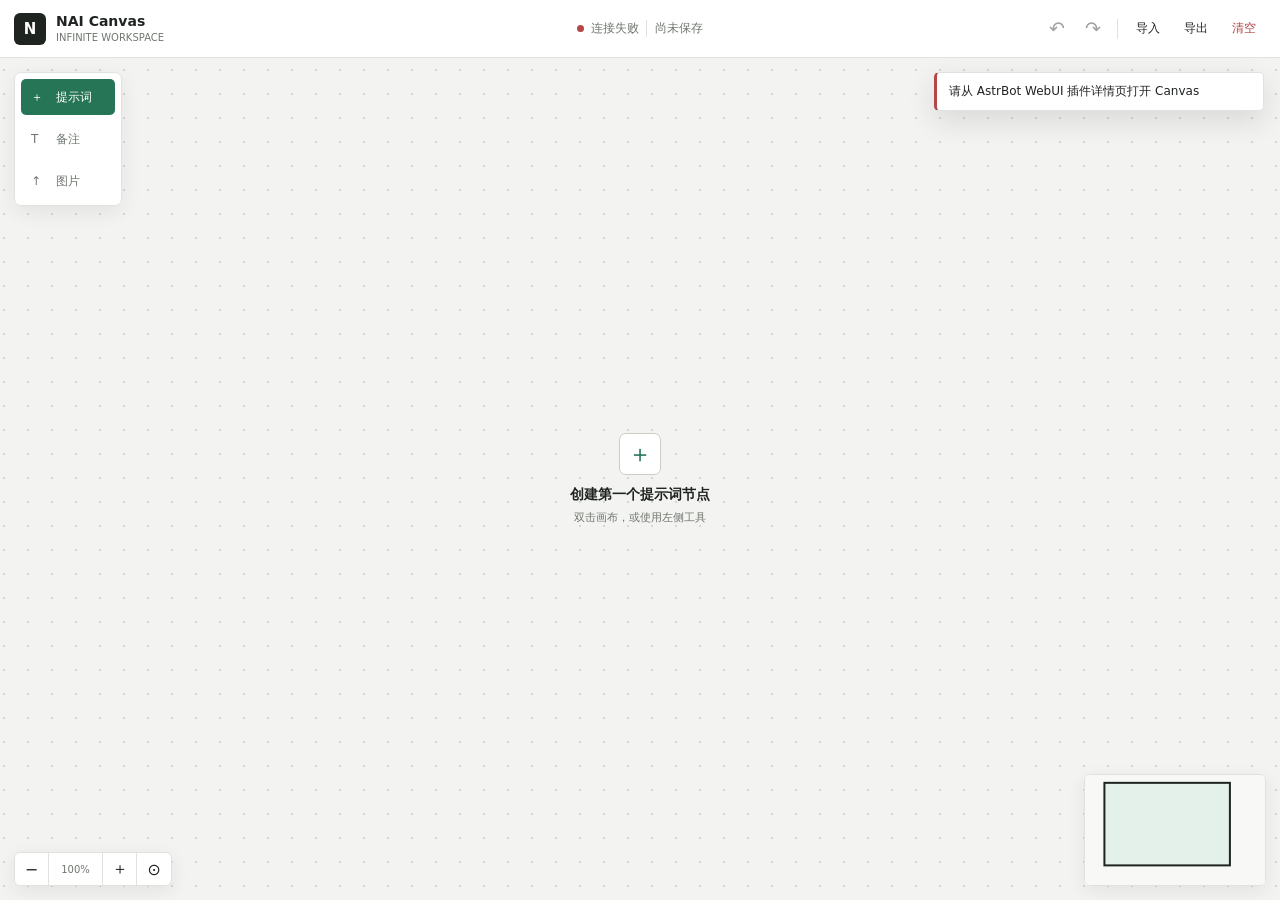
==== pages/canvas/index.html @ 388ab836 "add interactive canvas minimap" ====
<!doctype html>
<html lang="zh-CN">
  <head>
    <meta charset="utf-8" />
    <meta name="viewport" content="width=device-width, initial-scale=1" />
    <title>BestNAI Infinite Canvas</title>
    <link rel="stylesheet" href="./canvas.css" />
  </head>
  <body>
    <div class="app-shell">
      <header class="appbar">
        <div class="brand">
          <span class="brand-mark" aria-hidden="true">N</span>
          <span class="brand-copy">
            <strong>NAI Canvas</strong>
            <small>Infinite workspace</small>
          </span>
        </div>

        <div class="app-status">
          <span class="status-dot" id="providerDot"></span>
          <span id="providerStatus">正在连接</span>
          <span class="save-state" id="saveState">尚未保存</span>
        </div>

        <nav class="app-actions" aria-label="工作区操作">
          <button type="button" class="icon-btn" id="undoBtn" title="撤销 (Ctrl+Z)" aria-label="撤销">↶</button>
          <button type="button" class="icon-btn" id="redoBtn" title="重做 (Ctrl+Shift+Z)" aria-label="重做">↷</button>
          <span class="action-divider"></span>
          <button type="button" class="text-btn" id="importBtn">导入</button>
          <button type="button" class="text-btn" id="exportBtn">导出</button>
          <button type="button" class="text-btn danger-text" id="clearBtn">清空</button>
        </nav>
      </header>

      <main class="workspace">
        <aside class="tool-rail" aria-label="节点工具">
          <button type="button" class="tool-btn primary" id="addPromptBtn" title="添加提示词节点">
            <span aria-hidden="true">＋</span><span>提示词</span>
          </button>
          <button type="button" class="tool-btn" id="addNoteBtn" title="添加备注节点">
            <span aria-hidden="true">T</span><span>备注</span>
          </button>
          <button type="button" class="tool-btn" id="uploadBtn" title="上传图片">
            <span aria-hidden="true">↑</span><span>图片</span>
          </button>
        </aside>

        <section class="canvas-viewport" id="canvasViewport" aria-label="无限画布">
          <div class="canvas-world" id="canvasWorld">
            <svg class="connections" id="connections" aria-label="节点连线">
              <g id="connectionPaths"></g>
            </svg>
            <div id="nodeLayer"></div>
          </div>

          <div class="empty-state" id="emptyState">
            <div class="empty-symbol" aria-hidden="true">＋</div>
            <strong>创建第一个提示词节点</strong>
            <span>双击画布，或使用左侧工具</span>
          </div>

          <div class="drop-indicator" id="dropIndicator">
            <strong>放下图片</strong>
            <span>图片会成为新的画布节点</span>
          </div>

          <div class="zoom-controls" aria-label="画布缩放">
            <button type="button" id="zoomOutBtn" title="缩小" aria-label="缩小">−</button>
            <button type="button" class="zoom-value" id="zoomValue" title="重置为 100%">100%</button>
            <button type="button" id="zoomInBtn" title="放大" aria-label="放大">＋</button>
            <button type="button" id="fitBtn" title="适配全部节点" aria-label="适配全部节点">⊙</button>
          </div>

          <aside class="minimap-wrap" aria-label="画布概览">
            <canvas id="minimap" width="180" height="110" tabindex="0" aria-label="画布导航小地图，拖动以定位" title="拖动定位画布"></canvas>
          </aside>
        </section>
      </main>
    </div>

    <input id="imageInput" type="file" accept="image/png,image/jpeg,image/webp,image/gif" multiple hidden />
    <input id="workspaceInput" type="file" accept="application/json,.json" hidden />
    <div class="toast-region" id="toastRegion" aria-live="polite"></div>

    <div class="modal-backdrop" id="clearModal" hidden>
      <section class="confirm-dialog" role="dialog" aria-modal="true" aria-labelledby="clearModalTitle">
        <h2 id="clearModalTitle">清空画布</h2>
        <p>全部节点和连线会从工作区移除，已存储的图片文件会保留。</p>
        <div class="dialog-actions">
          <button type="button" class="text-btn" id="cancelClearBtn">取消</button>
          <button type="button" class="confirm-danger" id="confirmClearBtn">清空</button>
        </div>
      </section>
    </div>

    <script type="module" src="./canvas.js"></script>
  </body>
</html>
---- pages/canvas/canvas.css ----
:root {
  color-scheme: light;
  --page: #f3f4f1;
  --panel: #ffffff;
  --panel-soft: #f8f9f6;
  --ink: #202421;
  --muted: #707770;
  --line: #dfe3dd;
  --line-strong: #c8cec6;
  --accent: #267556;
  --accent-soft: #e4f1ea;
  --accent-ink: #174c38;
  --warm: #c8663b;
  --warm-soft: #f9e9e1;
  --danger: #b34646;
  --shadow: 0 10px 28px rgba(32, 36, 33, 0.12);
  --grid-dot: rgba(58, 67, 60, 0.17);
  --bar-h: 58px;
  font-family: Inter, ui-sans-serif, system-ui, -apple-system, BlinkMacSystemFont, "Segoe UI", sans-serif;
  letter-spacing: 0;
}

[data-theme="dark"] {
  color-scheme: dark;
  --page: #1b1e1c;
  --panel: #252925;
  --panel-soft: #2b302c;
  --ink: #edf0ec;
  --muted: #a5ada6;
  --line: #3a413b;
  --line-strong: #505951;
  --accent: #64b58d;
  --accent-soft: #263d31;
  --accent-ink: #b8e2cb;
  --warm: #e18b62;
  --warm-soft: #463127;
  --danger: #ef8989;
  --shadow: 0 12px 32px rgba(0, 0, 0, 0.32);
  --grid-dot: rgba(220, 230, 222, 0.14);
}

* {
  box-sizing: border-box;
  letter-spacing: 0;
}

html,
body {
  width: 100%;
  height: 100%;
  margin: 0;
  overflow: hidden;
  background: var(--page);
  color: var(--ink);
}

button,
textarea,
select,
input {
  font: inherit;
}

button {
  color: inherit;
}

.app-shell {
  width: 100%;
  height: 100%;
  display: grid;
  grid-template-rows: var(--bar-h) minmax(0, 1fr);
}

.appbar {
  position: relative;
  z-index: 20;
  display: grid;
  grid-template-columns: minmax(190px, 1fr) auto minmax(190px, 1fr);
  align-items: center;
  gap: 16px;
  height: var(--bar-h);
  padding: 0 14px;
  border-bottom: 1px solid var(--line);
  background: var(--panel);
}

.brand,
.app-status,
.app-actions {
  display: flex;
  align-items: center;
}

.brand {
  min-width: 0;
  gap: 10px;
}

.brand-mark {
  display: grid;
  place-items: center;
  width: 32px;
  height: 32px;
  flex: 0 0 32px;
  border-radius: 6px;
  background: var(--ink);
  color: var(--panel);
  font-weight: 800;
  font-size: 15px;
}

.brand-copy {
  display: flex;
  min-width: 0;
  flex-direction: column;
  line-height: 1.1;
}

.brand-copy strong {
  overflow: hidden;
  font-size: 14px;
  white-space: nowrap;
  text-overflow: ellipsis;
}

.brand-copy small {
  margin-top: 3px;
  color: var(--muted);
  font-size: 10px;
  text-transform: uppercase;
}

.app-status {
  justify-content: center;
  gap: 7px;
  color: var(--muted);
  font-size: 12px;
  white-space: nowrap;
}

.status-dot {
  width: 7px;
  height: 7px;
  border-radius: 50%;
  background: var(--line-strong);
}

.status-dot.ready {
  background: var(--accent);
}

.status-dot.error {
  background: var(--danger);
}

.save-state {
  padding-left: 8px;
  border-left: 1px solid var(--line);
}

.app-actions {
  justify-content: flex-end;
  gap: 4px;
  min-width: 0;
}

.icon-btn,
.text-btn,
.tool-btn,
.zoom-controls button,
.node-action,
.generate-btn {
  border: 1px solid transparent;
  border-radius: 5px;
  background: transparent;
  cursor: pointer;
}

.icon-btn {
  width: 32px;
  height: 32px;
  font-size: 19px;
  line-height: 1;
}

.text-btn {
  min-width: 42px;
  height: 32px;
  padding: 0 9px;
  font-size: 12px;
}

.icon-btn:hover,
.text-btn:hover,
.zoom-controls button:hover,
.node-action:hover {
  border-color: var(--line);
  background: var(--panel-soft);
}

.icon-btn:disabled,
.text-btn:disabled,
.generate-btn:disabled {
  cursor: not-allowed;
  opacity: 0.42;
}

.danger-text {
  color: var(--danger);
}

.action-divider {
  width: 1px;
  height: 20px;
  margin: 0 4px;
  background: var(--line);
}

.workspace {
  position: relative;
  min-height: 0;
}

.canvas-viewport {
  position: absolute;
  inset: 0;
  overflow: hidden;
  touch-action: none;
  cursor: grab;
  background-color: var(--page);
  background-image: radial-gradient(circle, var(--grid-dot) 1px, transparent 1.2px);
  background-position: 0 0;
  background-size: 24px 24px;
}

.canvas-viewport.panning {
  cursor: grabbing;
}

.canvas-world {
  position: absolute;
  left: 0;
  top: 0;
  width: 1px;
  height: 1px;
  transform-origin: 0 0;
  will-change: transform;
}

.connections {
  position: absolute;
  left: -10000px;
  top: -10000px;
  width: 20000px;
  height: 20000px;
  overflow: visible;
  pointer-events: none;
}

.connection-path {
  fill: none;
  stroke: var(--line-strong);
  stroke-width: 2;
  vector-effect: non-scaling-stroke;
  transition: stroke 140ms ease;
}

.connection-path.active {
  stroke: var(--accent);
}

.connection-path.hover {
  stroke: var(--danger);
}

.connection-hit {
  fill: none;
  stroke: transparent;
  stroke-width: 14;
  vector-effect: non-scaling-stroke;
  pointer-events: stroke;
  cursor: pointer;
}

.connection-delete {
  pointer-events: auto;
  cursor: pointer;
  opacity: 0.56;
  outline: none;
  transition: opacity 140ms ease;
}

.connection-delete circle {
  fill: var(--panel);
  stroke: var(--line-strong);
  stroke-width: 1.5;
  vector-effect: non-scaling-stroke;
  transition: fill 140ms ease, stroke 140ms ease;
}

.connection-delete path {
  fill: none;
  stroke: var(--muted);
  stroke-width: 1.6;
  stroke-linecap: round;
  vector-effect: non-scaling-stroke;
  transition: stroke 140ms ease;
}

.connection-delete:hover,
.connection-delete.hover,
.connection-delete:focus-visible {
  opacity: 1;
}

.connection-delete:hover circle,
.connection-delete.hover circle,
.connection-delete:focus-visible circle {
  fill: var(--warm-soft);
  stroke: var(--danger);
}

.connection-delete:hover path,
.connection-delete.hover path,
.connection-delete:focus-visible path {
  stroke: var(--danger);
}

.tool-rail {
  position: absolute;
  z-index: 15;
  left: 14px;
  top: 14px;
  display: flex;
  flex-direction: column;
  gap: 6px;
  padding: 6px;
  border: 1px solid var(--line);
  border-radius: 7px;
  background: color-mix(in srgb, var(--panel) 94%, transparent);
  box-shadow: 0 6px 20px rgba(32, 36, 33, 0.08);
}

.tool-btn {
  display: grid;
  grid-template-columns: 22px 1fr;
  align-items: center;
  gap: 3px;
  min-width: 94px;
  height: 36px;
  padding: 0 9px;
  color: var(--muted);
  text-align: left;
  font-size: 12px;
}

.tool-btn:hover {
  background: var(--panel-soft);
  color: var(--ink);
}

.tool-btn.primary {
  background: var(--accent);
  color: #fff;
}

.tool-btn.primary:hover {
  background: color-mix(in srgb, var(--accent) 88%, #000);
}

.node {
  position: absolute;
  min-width: 220px;
  overflow: visible;
  border: 1px solid var(--line-strong);
  border-radius: 7px;
  background: var(--panel);
  box-shadow: var(--shadow);
  cursor: default;
}

.node.selected {
  border-color: var(--accent);
  box-shadow: 0 0 0 2px var(--accent-soft), var(--shadow);
}

.node.generating {
  border-color: var(--warm);
}

.node-handle {
  display: flex;
  align-items: center;
  justify-content: space-between;
  height: 38px;
  padding: 0 7px 0 11px;
  border-bottom: 1px solid var(--line);
  cursor: grab;
  user-select: none;
}

.node-handle:active {
  cursor: grabbing;
}

.node-label {
  display: flex;
  min-width: 0;
  align-items: center;
  gap: 7px;
  font-size: 12px;
  font-weight: 700;
}

.node-kind {
  width: 7px;
  height: 7px;
  flex: 0 0 7px;
  border-radius: 50%;
  background: var(--accent);
}

.image-node .node-kind {
  background: var(--warm);
}

.note-node .node-kind {
  background: var(--muted);
}

.node-actions {
  display: flex;
  align-items: center;
  gap: 2px;
}

.node-action {
  width: 27px;
  height: 27px;
  padding: 0;
  color: var(--muted);
  line-height: 1;
}

.node-body {
  padding: 12px;
}

.prompt-text,
.note-text {
  display: block;
  width: 100%;
  min-height: 112px;
  resize: vertical;
  border: 1px solid var(--line);
  border-radius: 5px;
  outline: none;
  background: var(--panel-soft);
  color: var(--ink);
  padding: 9px 10px;
  font-size: 13px;
  line-height: 1.5;
}

.prompt-text:focus,
.note-text:focus,
.node-select:focus {
  border-color: var(--accent);
  box-shadow: 0 0 0 2px var(--accent-soft);
}

.prompt-options {
  display: grid;
  grid-template-columns: minmax(0, 1fr) minmax(0, 1fr);
  gap: 8px;
  margin-top: 9px;
}

.field-label {
  display: flex;
  flex-direction: column;
  gap: 5px;
  min-width: 0;
  color: var(--muted);
  font-size: 10px;
  font-weight: 700;
}

.node-select {
  width: 100%;
  height: 32px;
  border: 1px solid var(--line);
  border-radius: 5px;
  outline: none;
  background: var(--panel);
  color: var(--ink);
  padding: 0 7px;
  font-size: 11px;
}

.node-footer {
  display: flex;
  align-items: center;
  justify-content: space-between;
  gap: 8px;
  margin-top: 10px;
}

.raw-toggle {
  display: inline-flex;
  align-items: center;
  gap: 6px;
  color: var(--muted);
  font-size: 11px;
  cursor: pointer;
}

.raw-toggle input {
  accent-color: var(--accent);
}

.node-commands {
  display: flex;
  align-items: center;
  gap: 5px;
}

.retag-btn,
.generate-btn {
  display: inline-flex;
  align-items: center;
  justify-content: center;
  min-width: 82px;
  height: 34px;
  padding: 0 12px;
  background: var(--accent);
  color: #fff;
  font-size: 12px;
  font-weight: 700;
}

.retag-btn {
  min-width: 76px;
  border: 1px solid var(--line-strong);
  background: var(--panel);
  color: var(--ink);
}

.retag-btn:hover {
  border-color: var(--warm);
  background: var(--warm-soft);
}

.generate-btn:hover {
  background: color-mix(in srgb, var(--accent) 88%, #000);
}

.node-status {
  min-height: 17px;
  margin-top: 8px;
  color: var(--muted);
  font-size: 10px;
  line-height: 1.45;
}

.node-status.error {
  color: var(--danger);
}

.image-frame {
  position: relative;
  width: 100%;
  aspect-ratio: 1 / 1;
  overflow: hidden;
  background-color: var(--panel-soft);
  background-image: linear-gradient(45deg, var(--line) 25%, transparent 25%),
    linear-gradient(-45deg, var(--line) 25%, transparent 25%),
    linear-gradient(45deg, transparent 75%, var(--line) 75%),
    linear-gradient(-45deg, transparent 75%, var(--line) 75%);
  background-position: 0 0, 0 8px, 8px -8px, -8px 0;
  background-size: 16px 16px;
}

.image-frame img {
  display: block;
  width: 100%;
  height: 100%;
  object-fit: contain;
}

.image-loading {
  position: absolute;
  inset: 0;
  display: grid;
  place-items: center;
  color: var(--muted);
  background: var(--panel-soft);
  font-size: 11px;
}

.image-meta {
  display: grid;
  gap: 3px;
  padding: 9px 11px 10px;
  color: var(--muted);
  font-size: 10px;
  line-height: 1.4;
}

.image-meta strong {
  overflow: hidden;
  color: var(--ink);
  font-size: 11px;
  white-space: nowrap;
  text-overflow: ellipsis;
}

.note-node {
  background: var(--warm-soft);
}

.note-node .node-body {
  padding: 10px;
}

.note-text {
  min-height: 130px;
  border-color: transparent;
  background: transparent;
}

.node-port {
  position: absolute;
  z-index: 4;
  top: 50%;
  width: 16px;
  height: 16px;
  margin-top: -8px;
  border: 2px solid var(--panel);
  border-radius: 50%;
  background: var(--accent);
  cursor: crosshair;
  touch-action: none;
  transition: transform 120ms ease, box-shadow 120ms ease;
}

.node-port::before {
  position: absolute;
  inset: -7px;
  content: "";
}

.node-port:hover,
.node-port.connection-target {
  box-shadow: 0 0 0 4px var(--accent-soft);
  transform: scale(1.18);
}

.connecting-nodes .node-port {
  box-shadow: 0 0 0 3px var(--accent-soft);
}

.node-port.out {
  right: -9px;
}

.node-port.in {
  left: -9px;
  background: var(--warm);
}

.connection-path.preview {
  stroke: var(--accent);
  stroke-dasharray: 7 5;
}

.empty-state,
.drop-indicator {
  position: absolute;
  z-index: 5;
  left: 50%;
  top: 50%;
  display: flex;
  transform: translate(-50%, -50%);
  align-items: center;
  flex-direction: column;
  pointer-events: none;
}

.empty-state {
  gap: 6px;
  color: var(--muted);
  text-align: center;
}

.empty-state.hidden {
  display: none;
}

.empty-symbol {
  display: grid;
  place-items: center;
  width: 42px;
  height: 42px;
  margin-bottom: 5px;
  border: 1px solid var(--line-strong);
  border-radius: 7px;
  background: var(--panel);
  color: var(--accent);
  font-size: 24px;
}

.empty-state strong {
  color: var(--ink);
  font-size: 14px;
}

.empty-state span {
  font-size: 11px;
}

.drop-indicator {
  display: none;
  min-width: 240px;
  gap: 5px;
  padding: 28px 34px;
  border: 2px dashed var(--accent);
  border-radius: 7px;
  background: var(--panel);
  color: var(--muted);
  box-shadow: var(--shadow);
}

.drop-indicator strong {
  color: var(--accent);
}

.canvas-viewport.drag-over .drop-indicator {
  display: flex;
}

.canvas-viewport.drag-over .canvas-world,
.canvas-viewport.drag-over .empty-state {
  opacity: 0.35;
}

.zoom-controls {
  position: absolute;
  z-index: 12;
  left: 14px;
  bottom: 14px;
  display: flex;
  overflow: hidden;
  border: 1px solid var(--line);
  border-radius: 6px;
  background: var(--panel);
  box-shadow: 0 5px 18px rgba(32, 36, 33, 0.08);
}

.zoom-controls button {
  width: 34px;
  height: 32px;
  border: 0;
  border-right: 1px solid var(--line);
  border-radius: 0;
}

.zoom-controls button:last-child {
  border-right: 0;
}

.zoom-controls .zoom-value {
  width: 54px;
  color: var(--muted);
  font-size: 10px;
}

.minimap-wrap {
  position: absolute;
  z-index: 12;
  right: 14px;
  bottom: 14px;
  width: 182px;
  height: 112px;
  overflow: hidden;
  border: 1px solid var(--line);
  border-radius: 6px;
  background: color-mix(in srgb, var(--panel) 94%, transparent);
  box-shadow: 0 5px 18px rgba(32, 36, 33, 0.08);
}

#minimap {
  display: block;
  width: 180px;
  height: 110px;
  cursor: grab;
  touch-action: none;
  outline: none;
}

#minimap:hover {
  filter: brightness(0.99);
}

#minimap.dragging {
  cursor: grabbing;
}

#minimap:focus-visible {
  box-shadow: inset 0 0 0 2px var(--accent);
}

.toast-region {
  position: fixed;
  z-index: 100;
  right: 16px;
  top: calc(var(--bar-h) + 14px);
  display: grid;
  gap: 8px;
  width: min(330px, calc(100vw - 32px));
  pointer-events: none;
}

.toast {
  padding: 10px 12px;
  border: 1px solid var(--line);
  border-left: 3px solid var(--accent);
  border-radius: 5px;
  background: var(--panel);
  box-shadow: var(--shadow);
  color: var(--ink);
  font-size: 12px;
  line-height: 1.45;
  animation: toast-in 150ms ease-out;
}

.toast.error {
  border-left-color: var(--danger);
}

.modal-backdrop {
  position: fixed;
  z-index: 120;
  inset: 0;
  display: grid;
  place-items: center;
  padding: 20px;
  background: rgba(20, 23, 21, 0.52);
}

.modal-backdrop[hidden] {
  display: none;
}

.confirm-dialog {
  width: min(360px, 100%);
  border: 1px solid var(--line);
  border-radius: 7px;
  background: var(--panel);
  box-shadow: var(--shadow);
  padding: 18px;
}

.confirm-dialog h2 {
  margin: 0;
  font-size: 16px;
}

.confirm-dialog p {
  margin: 10px 0 18px;
  color: var(--muted);
  font-size: 12px;
  line-height: 1.55;
}

.dialog-actions {
  display: flex;
  justify-content: flex-end;
  gap: 7px;
}

.confirm-danger {
  height: 32px;
  min-width: 64px;
  border: 1px solid var(--danger);
  border-radius: 5px;
  background: var(--danger);
  color: #fff;
  cursor: pointer;
  font-size: 12px;
}

@keyframes toast-in {
  from {
    transform: translateY(-5px);
    opacity: 0;
  }
}

@media (max-width: 760px) {
  :root {
    --bar-h: 54px;
  }

  .appbar {
    grid-template-columns: auto 1fr auto;
    gap: 8px;
    padding: 0 8px;
  }

  .brand-copy small,
  .save-state,
  .action-divider,
  .app-actions .icon-btn,
  .danger-text,
  .minimap-wrap {
    display: none;
  }

  .brand-mark {
    width: 30px;
    height: 30px;
    flex-basis: 30px;
  }

  .brand-copy strong {
    font-size: 12px;
  }

  .app-status {
    justify-content: flex-start;
    overflow: hidden;
    font-size: 10px;
  }

  #providerStatus {
    overflow: hidden;
    white-space: nowrap;
    text-overflow: ellipsis;
  }

  .text-btn {
    min-width: 38px;
    padding: 0 6px;
  }

  .tool-rail {
    left: 50%;
    top: auto;
    bottom: 12px;
    transform: translateX(-50%);
    flex-direction: row;
  }

  .tool-btn {
    grid-template-columns: 18px 1fr;
    min-width: 82px;
    height: 34px;
    padding: 0 7px;
  }

  .zoom-controls {
    left: 8px;
    top: 8px;
    bottom: auto;
  }

  .node {
    max-width: calc(100vw - 28px);
  }
}

@media (prefers-reduced-motion: reduce) {
  *,
  *::before,
  *::after {
    scroll-behavior: auto !important;
    animation-duration: 0.01ms !important;
    transition-duration: 0.01ms !important;
  }
}
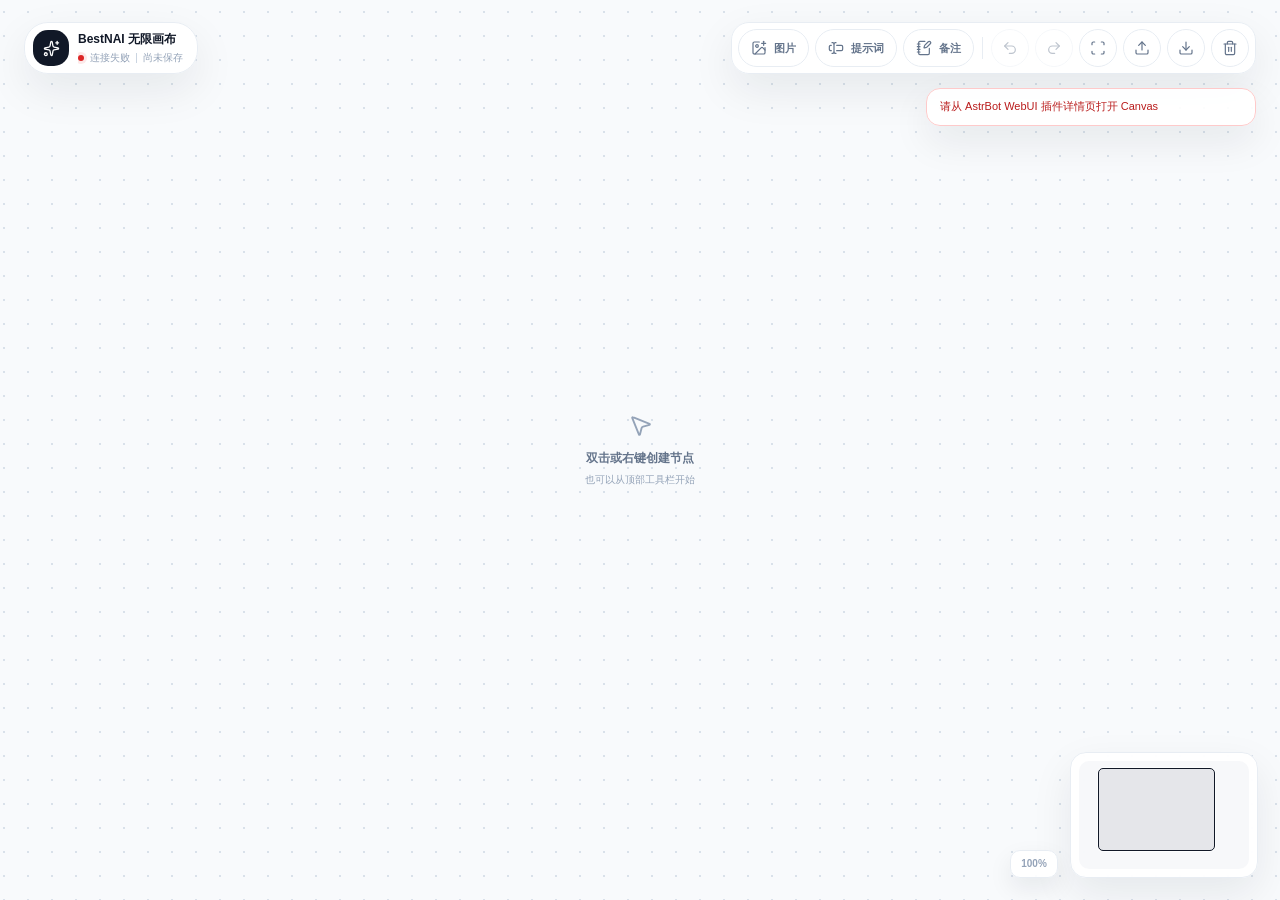
==== commit 44128775: "replace canvas with Infinite Canvas frontend" ====
--- a/pages/canvas/index.html
+++ b/pages/canvas/index.html
@@ -3,93 +3,116 @@
   <head>
     <meta charset="utf-8" />
     <meta name="viewport" content="width=device-width, initial-scale=1" />
-    <title>BestNAI Infinite Canvas</title>
+    <title>BestNAI 无限画布</title>
     <link rel="stylesheet" href="./canvas.css" />
+    <script src="./vendor/lucide.js"></script>
   </head>
   <body>
-    <div class="app-shell">
-      <header class="appbar">
-        <div class="brand">
-          <span class="brand-mark" aria-hidden="true">N</span>
-          <span class="brand-copy">
-            <strong>NAI Canvas</strong>
-            <small>Infinite workspace</small>
-          </span>
+    <div id="shell" class="shell">
+      <div class="topbar">
+        <section class="panel canvas-nav" aria-label="画布状态">
+          <span class="canvas-mark" aria-hidden="true"><i data-lucide="sparkles"></i></span>
+          <div class="canvas-nav-meta">
+            <strong class="current-canvas-title">BestNAI 无限画布</strong>
+            <span class="current-canvas-time">
+              <i id="providerDot" class="status-dot"></i>
+              <span id="providerStatus">正在连接</span>
+              <span class="status-divider"></span>
+              <span id="saveState">尚未保存</span>
+            </span>
+          </div>
+        </section>
+
+        <nav id="quickToolbar" class="panel toolbar" aria-label="画布工具">
+          <div class="toolbar-items">
+            <button class="tool-btn" id="addImageBtn" type="button" title="上传图片">
+              <i data-lucide="image-plus"></i><span>图片</span>
+            </button>
+            <button class="tool-btn" id="addPromptBtn" type="button" title="添加提示词节点">
+              <i data-lucide="text-cursor-input"></i><span>提示词</span>
+            </button>
+            <button class="tool-btn" id="addNoteBtn" type="button" title="添加备注节点">
+              <i data-lucide="notebook-pen"></i><span>备注</span>
+            </button>
+          </div>
+          <span class="toolbar-divider" aria-hidden="true"></span>
+          <div class="toolbar-fixed">
+            <button class="tool-btn icon-only" id="undoBtn" type="button" title="撤销 (Ctrl+Z)" aria-label="撤销">
+              <i data-lucide="undo-2"></i>
+            </button>
+            <button class="tool-btn icon-only" id="redoBtn" type="button" title="重做 (Ctrl+Shift+Z)" aria-label="重做">
+              <i data-lucide="redo-2"></i>
+            </button>
+            <button class="tool-btn icon-only" id="fitBtn" type="button" title="适配全部节点 (Ctrl+0)" aria-label="适配全部节点">
+              <i data-lucide="scan"></i>
+            </button>
+            <button class="tool-btn icon-only" id="importBtn" type="button" title="导入工作区" aria-label="导入工作区">
+              <i data-lucide="upload"></i>
+            </button>
+            <button class="tool-btn icon-only" id="exportBtn" type="button" title="导出工作区" aria-label="导出工作区">
+              <i data-lucide="download"></i>
+            </button>
+            <button class="tool-btn icon-only danger" id="clearBtn" type="button" title="清空画布" aria-label="清空画布">
+              <i data-lucide="trash-2"></i>
+            </button>
+          </div>
+        </nav>
+      </div>
+
+      <main id="board" class="board" aria-label="无限画布">
+        <div id="dropOverlay" class="drop-overlay">
+          <i data-lucide="image-down"></i>
+          <strong>拖放图片到画布</strong>
+        </div>
+        <div id="selectionBox" class="selection-box"></div>
+        <div id="createMenu" class="create-menu" role="menu" aria-label="创建节点">
+          <button class="menu-btn" type="button" role="menuitem" data-create-type="image">
+            <i data-lucide="image-plus"></i><span>上传节点</span>
+          </button>
+          <button class="menu-btn" type="button" role="menuitem" data-create-type="prompt">
+            <i data-lucide="text-cursor-input"></i><span>提示词</span>
+          </button>
+          <button class="menu-btn" type="button" role="menuitem" data-create-type="note">
+            <i data-lucide="notebook-pen"></i><span>备注</span>
+          </button>
         </div>
 
-        <div class="app-status">
-          <span class="status-dot" id="providerDot"></span>
-          <span id="providerStatus">正在连接</span>
-          <span class="save-state" id="saveState">尚未保存</span>
+        <div id="world" class="world">
+          <svg id="links" class="links" aria-label="节点连线"></svg>
+          <div id="linkControls" class="link-controls"></div>
+          <div id="nodes"></div>
         </div>
 
-        <nav class="app-actions" aria-label="工作区操作">
-          <button type="button" class="icon-btn" id="undoBtn" title="撤销 (Ctrl+Z)" aria-label="撤销">↶</button>
-          <button type="button" class="icon-btn" id="redoBtn" title="重做 (Ctrl+Shift+Z)" aria-label="重做">↷</button>
-          <span class="action-divider"></span>
-          <button type="button" class="text-btn" id="importBtn">导入</button>
-          <button type="button" class="text-btn" id="exportBtn">导出</button>
-          <button type="button" class="text-btn danger-text" id="clearBtn">清空</button>
-        </nav>
-      </header>
+        <div id="emptyState" class="empty-state">
+          <i data-lucide="mouse-pointer-2"></i>
+          <strong>双击或右键创建节点</strong>
+          <span>也可以从顶部工具栏开始</span>
+        </div>
 
-      <main class="workspace">
-        <aside class="tool-rail" aria-label="节点工具">
-          <button type="button" class="tool-btn primary" id="addPromptBtn" title="添加提示词节点">
-            <span aria-hidden="true">＋</span><span>提示词</span>
-          </button>
-          <button type="button" class="tool-btn" id="addNoteBtn" title="添加备注节点">
-            <span aria-hidden="true">T</span><span>备注</span>
-          </button>
-          <button type="button" class="tool-btn" id="uploadBtn" title="上传图片">
-            <span aria-hidden="true">↑</span><span>图片</span>
-          </button>
-        </aside>
-
-        <section class="canvas-viewport" id="canvasViewport" aria-label="无限画布">
-          <div class="canvas-world" id="canvasWorld">
-            <svg class="connections" id="connections" aria-label="节点连线">
-              <g id="connectionPaths"></g>
-            </svg>
-            <div id="nodeLayer"></div>
+        <button id="canvasArrangeBtn" class="minimap-arrange-btn" type="button" title="整理选中节点" aria-label="整理选中节点">
+          <i data-lucide="layout-grid"></i><span>整理选中</span>
+        </button>
+        <div id="minimap" class="minimap" tabindex="0" role="application" aria-label="画布导航小地图" title="拖动定位画布">
+          <div id="minimapContent" class="minimap-content">
+            <div id="minimapViewport" class="minimap-viewport"></div>
           </div>
-
-          <div class="empty-state" id="emptyState">
-            <div class="empty-symbol" aria-hidden="true">＋</div>
-            <strong>创建第一个提示词节点</strong>
-            <span>双击画布，或使用左侧工具</span>
-          </div>
-
-          <div class="drop-indicator" id="dropIndicator">
-            <strong>放下图片</strong>
-            <span>图片会成为新的画布节点</span>
-          </div>
-
-          <div class="zoom-controls" aria-label="画布缩放">
-            <button type="button" id="zoomOutBtn" title="缩小" aria-label="缩小">−</button>
-            <button type="button" class="zoom-value" id="zoomValue" title="重置为 100%">100%</button>
-            <button type="button" id="zoomInBtn" title="放大" aria-label="放大">＋</button>
-            <button type="button" id="fitBtn" title="适配全部节点" aria-label="适配全部节点">⊙</button>
-          </div>
-
-          <aside class="minimap-wrap" aria-label="画布概览">
-            <canvas id="minimap" width="180" height="110" tabindex="0" aria-label="画布导航小地图，拖动以定位" title="拖动定位画布"></canvas>
-          </aside>
-        </section>
+        </div>
+        <div id="zoomBadge" class="zoom-badge" title="滚轮缩放，拖动空白区域平移">100%</div>
       </main>
     </div>
 
     <input id="imageInput" type="file" accept="image/png,image/jpeg,image/webp,image/gif" multiple hidden />
     <input id="workspaceInput" type="file" accept="application/json,.json" hidden />
-    <div class="toast-region" id="toastRegion" aria-live="polite"></div>
+    <div id="toastRegion" class="toast-region" aria-live="polite"></div>
 
-    <div class="modal-backdrop" id="clearModal" hidden>
+    <div id="clearModal" class="modal-backdrop" hidden>
       <section class="confirm-dialog" role="dialog" aria-modal="true" aria-labelledby="clearModalTitle">
+        <div class="dialog-icon"><i data-lucide="trash-2"></i></div>
         <h2 id="clearModalTitle">清空画布</h2>
-        <p>全部节点和连线会从工作区移除，已存储的图片文件会保留。</p>
+        <p>全部节点和连线会从工作区移除，已经存储的图片文件会保留。</p>
         <div class="dialog-actions">
-          <button type="button" class="text-btn" id="cancelClearBtn">取消</button>
-          <button type="button" class="confirm-danger" id="confirmClearBtn">清空</button>
+          <button class="dialog-btn secondary" type="button" id="cancelClearBtn">取消</button>
+          <button class="dialog-btn danger" type="button" id="confirmClearBtn">清空</button>
         </div>
       </section>
     </div>
--- a/pages/canvas/canvas.css
+++ b/pages/canvas/canvas.css
@@ -1,42 +1,27 @@
 :root {
   color-scheme: light;
-  --page: #f3f4f1;
-  --panel: #ffffff;
-  --panel-soft: #f8f9f6;
-  --ink: #202421;
-  --muted: #707770;
-  --line: #dfe3dd;
-  --line-strong: #c8cec6;
-  --accent: #267556;
-  --accent-soft: #e4f1ea;
-  --accent-ink: #174c38;
-  --warm: #c8663b;
-  --warm-soft: #f9e9e1;
-  --danger: #b34646;
-  --shadow: 0 10px 28px rgba(32, 36, 33, 0.12);
-  --grid-dot: rgba(58, 67, 60, 0.17);
-  --bar-h: 58px;
-  font-family: Inter, ui-sans-serif, system-ui, -apple-system, BlinkMacSystemFont, "Segoe UI", sans-serif;
+  --ease: cubic-bezier(.4, 0, .2, 1);
+  --page: #f8fafc;
+  --grid: #d9e1ea;
+  --panel: rgba(255, 255, 255, .92);
+  --card: rgba(255, 255, 255, .96);
+  --card-solid: #fff;
+  --soft: #f8fafc;
+  --soft-2: #f1f5f9;
+  --line: #e8edf3;
+  --line-2: #cbd5e1;
+  --text: #111827;
+  --muted: #64748b;
+  --faint: #94a3b8;
+  --shadow: rgba(15, 23, 42, .08);
+  --strong: #111827;
+  --strong-text: #fff;
+  --prompt: #2563eb;
+  --image: #e87932;
+  --note: #ca8a04;
+  --danger: #dc2626;
+  font-family: Inter, ui-sans-serif, -apple-system, BlinkMacSystemFont, "Segoe UI", sans-serif;
   letter-spacing: 0;
-}
-
-[data-theme="dark"] {
-  color-scheme: dark;
-  --page: #1b1e1c;
-  --panel: #252925;
-  --panel-soft: #2b302c;
-  --ink: #edf0ec;
-  --muted: #a5ada6;
-  --line: #3a413b;
-  --line-strong: #505951;
-  --accent: #64b58d;
-  --accent-soft: #263d31;
-  --accent-ink: #b8e2cb;
-  --warm: #e18b62;
-  --warm-soft: #463127;
-  --danger: #ef8989;
-  --shadow: 0 12px 32px rgba(0, 0, 0, 0.32);
-  --grid-dot: rgba(220, 230, 222, 0.14);
 }
 
 * {
@@ -51,7 +36,8 @@
   margin: 0;
   overflow: hidden;
   background: var(--page);
-  color: var(--ink);
+  color: var(--text);
+  -webkit-font-smoothing: antialiased;
 }
 
 button,
@@ -62,412 +48,500 @@
 }
 
 button {
+  border: 0;
   color: inherit;
 }
 
-.app-shell {
+button:focus-visible,
+textarea:focus-visible,
+select:focus-visible,
+.minimap:focus-visible {
+  outline: 2px solid #2563eb;
+  outline-offset: 2px;
+}
+
+.shell {
+  position: relative;
   width: 100%;
-  height: 100%;
+  height: 100vh;
+  overflow: hidden;
+}
+
+.topbar {
+  position: absolute;
+  z-index: 30;
+  top: 22px;
+  left: 24px;
+  right: 24px;
+  display: flex;
+  align-items: flex-start;
+  justify-content: space-between;
+  gap: 14px;
+  pointer-events: none;
+}
+
+.panel {
+  border: 1px solid var(--line);
+  border-radius: 24px;
+  background: var(--panel);
+  box-shadow: 0 16px 44px var(--shadow);
+  backdrop-filter: blur(16px);
+  pointer-events: auto;
+}
+
+.canvas-nav {
+  display: flex;
+  flex: 0 1 auto;
+  align-items: center;
+  gap: 9px;
+  width: max-content;
+  max-width: min(360px, calc(100vw - 48px));
+  min-height: 50px;
+  padding: 7px 14px 7px 8px;
+}
+
+.canvas-mark {
   display: grid;
-  grid-template-rows: var(--bar-h) minmax(0, 1fr);
-}
-
-.appbar {
-  position: relative;
-  z-index: 20;
-  display: grid;
-  grid-template-columns: minmax(190px, 1fr) auto minmax(190px, 1fr);
-  align-items: center;
-  gap: 16px;
-  height: var(--bar-h);
-  padding: 0 14px;
-  border-bottom: 1px solid var(--line);
-  background: var(--panel);
-}
-
-.brand,
-.app-status,
-.app-actions {
-  display: flex;
-  align-items: center;
-}
-
-.brand {
-  min-width: 0;
-  gap: 10px;
-}
-
-.brand-mark {
-  display: grid;
+  width: 36px;
+  height: 36px;
+  flex: 0 0 36px;
   place-items: center;
-  width: 32px;
-  height: 32px;
-  flex: 0 0 32px;
-  border-radius: 6px;
-  background: var(--ink);
-  color: var(--panel);
-  font-weight: 800;
-  font-size: 15px;
-}
-
-.brand-copy {
+  border-radius: 15px;
+  background: var(--strong);
+  color: var(--strong-text);
+}
+
+.canvas-mark svg {
+  width: 17px;
+  height: 17px;
+}
+
+.canvas-nav-meta {
   display: flex;
   min-width: 0;
   flex-direction: column;
-  line-height: 1.1;
-}
-
-.brand-copy strong {
+  gap: 3px;
+}
+
+.current-canvas-title {
+  max-width: 280px;
   overflow: hidden;
-  font-size: 14px;
+  color: var(--text);
+  font-size: 12px;
+  font-weight: 800;
   white-space: nowrap;
   text-overflow: ellipsis;
 }
 
-.brand-copy small {
-  margin-top: 3px;
-  color: var(--muted);
+.current-canvas-time {
+  display: flex;
+  min-width: 0;
+  align-items: center;
+  gap: 6px;
+  overflow: hidden;
+  color: var(--faint);
   font-size: 10px;
-  text-transform: uppercase;
-}
-
-.app-status {
+  white-space: nowrap;
+}
+
+.current-canvas-time > span {
+  overflow: hidden;
+  text-overflow: ellipsis;
+}
+
+.status-dot {
+  display: block;
+  width: 6px;
+  height: 6px;
+  flex: 0 0 6px;
+  border-radius: 50%;
+  background: var(--faint);
+}
+
+.status-dot.ready {
+  background: #16a34a;
+  box-shadow: 0 0 0 3px rgba(22, 163, 74, .1);
+}
+
+.status-dot.error {
+  background: var(--danger);
+  box-shadow: 0 0 0 3px rgba(220, 38, 38, .1);
+}
+
+.status-divider {
+  width: 1px;
+  height: 10px;
+  flex: 0 0 1px;
+  background: var(--line-2);
+}
+
+.toolbar {
+  display: flex;
+  flex: 0 1 auto;
+  align-items: center;
+  gap: 6px;
+  max-width: calc(100vw - 420px);
+  min-width: 0;
+  margin-left: auto;
+  padding: 6px;
+  overflow: hidden;
+  border-radius: 18px;
+}
+
+.toolbar-items,
+.toolbar-fixed {
+  display: flex;
+  align-items: center;
+  gap: 6px;
+}
+
+.toolbar-items {
+  min-width: 0;
+  overflow-x: auto;
+  scrollbar-width: none;
+}
+
+.toolbar-items::-webkit-scrollbar {
+  display: none;
+}
+
+.toolbar-fixed {
+  flex: 0 0 auto;
+}
+
+.toolbar-divider {
+  width: 1px;
+  height: 22px;
+  flex: 0 0 1px;
+  margin: 0 2px;
+  background: var(--line);
+}
+
+.tool-btn {
+  display: flex;
+  height: 38px;
+  min-width: 38px;
+  flex: 0 0 auto;
+  align-items: center;
   justify-content: center;
   gap: 7px;
+  padding: 0 12px;
+  border: 1px solid var(--line);
+  border-radius: 999px;
+  background: var(--card-solid);
   color: var(--muted);
-  font-size: 12px;
+  cursor: pointer;
+  font-size: 11px;
+  font-weight: 700;
   white-space: nowrap;
-}
-
-.status-dot {
-  width: 7px;
-  height: 7px;
-  border-radius: 50%;
-  background: var(--line-strong);
-}
-
-.status-dot.ready {
-  background: var(--accent);
-}
-
-.status-dot.error {
-  background: var(--danger);
-}
-
-.save-state {
-  padding-left: 8px;
-  border-left: 1px solid var(--line);
-}
-
-.app-actions {
-  justify-content: flex-end;
-  gap: 4px;
-  min-width: 0;
-}
-
-.icon-btn,
-.text-btn,
-.tool-btn,
-.zoom-controls button,
-.node-action,
-.generate-btn {
-  border: 1px solid transparent;
-  border-radius: 5px;
-  background: transparent;
-  cursor: pointer;
-}
-
-.icon-btn {
-  width: 32px;
-  height: 32px;
-  font-size: 19px;
-  line-height: 1;
-}
-
-.text-btn {
-  min-width: 42px;
-  height: 32px;
-  padding: 0 9px;
-  font-size: 12px;
-}
-
-.icon-btn:hover,
-.text-btn:hover,
-.zoom-controls button:hover,
-.node-action:hover {
-  border-color: var(--line);
-  background: var(--panel-soft);
-}
-
-.icon-btn:disabled,
-.text-btn:disabled,
-.generate-btn:disabled {
+  transition: all .2s var(--ease);
+}
+
+.tool-btn:hover {
+  border-color: var(--line-2);
+  background: var(--soft-2);
+  color: var(--text);
+}
+
+.tool-btn:disabled {
   cursor: not-allowed;
-  opacity: 0.42;
-}
-
-.danger-text {
+  opacity: .42;
+}
+
+.tool-btn.icon-only {
+  width: 38px;
+  padding: 0;
+}
+
+.tool-btn.danger:hover {
+  border-color: #fecaca;
+  background: #fef2f2;
   color: var(--danger);
 }
 
-.action-divider {
-  width: 1px;
-  height: 20px;
-  margin: 0 4px;
-  background: var(--line);
-}
-
-.workspace {
-  position: relative;
-  min-height: 0;
-}
-
-.canvas-viewport {
+.tool-btn svg {
+  width: 16px;
+  height: 16px;
+  flex: 0 0 auto;
+}
+
+.board {
   position: absolute;
   inset: 0;
   overflow: hidden;
-  touch-action: none;
-  cursor: grab;
   background-color: var(--page);
-  background-image: radial-gradient(circle, var(--grid-dot) 1px, transparent 1.2px);
+  background-image: radial-gradient(var(--grid) 1px, transparent 1px);
   background-position: 0 0;
   background-size: 24px 24px;
-}
-
-.canvas-viewport.panning {
+  cursor: grab;
+  touch-action: none;
+}
+
+.board.panning {
   cursor: grabbing;
 }
 
-.canvas-world {
-  position: absolute;
+.world {
+  position: absolute;
+  top: 0;
   left: 0;
-  top: 0;
-  width: 1px;
-  height: 1px;
+  width: 6000px;
+  height: 4000px;
   transform-origin: 0 0;
-  will-change: transform;
-}
-
-.connections {
-  position: absolute;
-  left: -10000px;
-  top: -10000px;
-  width: 20000px;
-  height: 20000px;
+}
+
+.links {
+  position: absolute;
+  z-index: 1;
+  inset: 0;
+  width: 6000px;
+  height: 4000px;
   overflow: visible;
   pointer-events: none;
 }
 
-.connection-path {
+.link-controls {
+  position: absolute;
+  z-index: 4;
+  inset: 0;
+  width: 6000px;
+  height: 4000px;
+  pointer-events: none;
+}
+
+#nodes {
+  position: absolute;
+  z-index: 2;
+  inset: 0;
+}
+
+.link-path {
   fill: none;
-  stroke: var(--line-strong);
+  stroke: #94a3b8;
   stroke-width: 2;
   vector-effect: non-scaling-stroke;
-  transition: stroke 140ms ease;
-}
-
-.connection-path.active {
-  stroke: var(--accent);
-}
-
-.connection-path.hover {
-  stroke: var(--danger);
-}
-
-.connection-hit {
+}
+
+.link-path.active,
+.link-path.hover {
+  stroke: #111827;
+  stroke-width: 2.5;
+}
+
+.link-path.preview {
+  stroke: #2563eb;
+  stroke-dasharray: 7 5;
+}
+
+.link-hit {
   fill: none;
   stroke: transparent;
-  stroke-width: 14;
-  vector-effect: non-scaling-stroke;
+  stroke-width: 18;
   pointer-events: stroke;
   cursor: pointer;
 }
 
-.connection-delete {
+.link-delete {
+  position: absolute;
+  display: grid;
+  width: 24px;
+  height: 24px;
+  place-items: center;
+  border: 1px solid var(--line-2);
+  border-radius: 50%;
+  background: rgba(255, 255, 255, .96);
+  box-shadow: 0 7px 18px rgba(15, 23, 42, .16);
+  color: var(--muted);
+  cursor: pointer;
+  opacity: 0;
   pointer-events: auto;
+  transform: translate(-50%, -50%) scale(.8);
+  transition: opacity .14s var(--ease), transform .14s var(--ease), color .14s var(--ease);
+}
+
+.link-delete.visible,
+.link-delete:focus-visible {
+  opacity: 1;
+  transform: translate(-50%, -50%) scale(1);
+}
+
+.link-delete:hover {
+  border-color: #fecaca;
+  color: var(--danger);
+}
+
+.link-delete svg {
+  width: 13px;
+  height: 13px;
+}
+
+.node {
+  position: absolute;
+  z-index: 2;
+  min-width: 220px;
+  min-height: 96px;
+  overflow: visible;
+  border: 1px solid var(--line);
+  border-radius: 22px;
+  background: var(--card);
+  box-shadow: 0 16px 42px var(--shadow);
+  cursor: default;
+  user-select: none;
+}
+
+.node::before {
+  position: absolute;
+  z-index: -1;
+  inset: 0;
+  border-radius: inherit;
+  background: var(--card);
+  content: "";
+  pointer-events: none;
+}
+
+.node.selected {
+  outline: 2px solid var(--strong);
+  outline-offset: 2px;
+}
+
+.node.dragging {
+  z-index: 12;
+  transition: none;
+}
+
+.dragging-nodes,
+.dragging-nodes * {
+  user-select: none !important;
+}
+
+.dragging-nodes .node:not(.dragging) {
+  pointer-events: none;
+}
+
+.node.generating {
+  box-shadow: 0 0 0 3px rgba(37, 99, 235, .12), 0 16px 42px var(--shadow);
+}
+
+.node-head {
+  display: flex;
+  height: 42px;
+  align-items: center;
+  justify-content: space-between;
+  gap: 10px;
+  padding: 0 9px 0 13px;
+  overflow: hidden;
+  border-bottom: 1px solid var(--line);
+  border-radius: 21px 21px 0 0;
+  cursor: move;
+}
+
+.node-title-wrap {
+  display: flex;
+  min-width: 0;
+  align-items: center;
+  gap: 8px;
+}
+
+.node-type-icon {
+  display: grid;
+  width: 23px;
+  height: 23px;
+  flex: 0 0 23px;
+  place-items: center;
+  border-radius: 8px;
+  background: #eff6ff;
+  color: var(--prompt);
+}
+
+.image-node .node-type-icon {
+  background: #fff7ed;
+  color: var(--image);
+}
+
+.note-node .node-type-icon {
+  background: #fefce8;
+  color: var(--note);
+}
+
+.node-type-icon svg {
+  width: 13px;
+  height: 13px;
+}
+
+.node-title {
+  overflow: hidden;
+  color: var(--muted);
+  font-size: 11px;
+  font-weight: 800;
+  text-overflow: ellipsis;
+  text-transform: uppercase;
+  white-space: nowrap;
+}
+
+.node-actions {
+  display: flex;
+  flex: 0 0 auto;
+  align-items: center;
+  gap: 2px;
+}
+
+.node-action {
+  display: grid;
+  width: 28px;
+  height: 28px;
+  place-items: center;
+  border-radius: 10px;
+  background: transparent;
+  color: var(--faint);
   cursor: pointer;
-  opacity: 0.56;
-  outline: none;
-  transition: opacity 140ms ease;
-}
-
-.connection-delete circle {
-  fill: var(--panel);
-  stroke: var(--line-strong);
-  stroke-width: 1.5;
-  vector-effect: non-scaling-stroke;
-  transition: fill 140ms ease, stroke 140ms ease;
-}
-
-.connection-delete path {
-  fill: none;
-  stroke: var(--muted);
-  stroke-width: 1.6;
-  stroke-linecap: round;
-  vector-effect: non-scaling-stroke;
-  transition: stroke 140ms ease;
-}
-
-.connection-delete:hover,
-.connection-delete.hover,
-.connection-delete:focus-visible {
-  opacity: 1;
-}
-
-.connection-delete:hover circle,
-.connection-delete.hover circle,
-.connection-delete:focus-visible circle {
-  fill: var(--warm-soft);
-  stroke: var(--danger);
-}
-
-.connection-delete:hover path,
-.connection-delete.hover path,
-.connection-delete:focus-visible path {
-  stroke: var(--danger);
-}
-
-.tool-rail {
-  position: absolute;
-  z-index: 15;
-  left: 14px;
-  top: 14px;
-  display: flex;
-  flex-direction: column;
-  gap: 6px;
-  padding: 6px;
-  border: 1px solid var(--line);
-  border-radius: 7px;
-  background: color-mix(in srgb, var(--panel) 94%, transparent);
-  box-shadow: 0 6px 20px rgba(32, 36, 33, 0.08);
-}
-
-.tool-btn {
-  display: grid;
-  grid-template-columns: 22px 1fr;
-  align-items: center;
-  gap: 3px;
-  min-width: 94px;
-  height: 36px;
-  padding: 0 9px;
-  color: var(--muted);
-  text-align: left;
-  font-size: 12px;
-}
-
-.tool-btn:hover {
-  background: var(--panel-soft);
-  color: var(--ink);
-}
-
-.tool-btn.primary {
-  background: var(--accent);
-  color: #fff;
-}
-
-.tool-btn.primary:hover {
-  background: color-mix(in srgb, var(--accent) 88%, #000);
-}
-
-.node {
-  position: absolute;
-  min-width: 220px;
-  overflow: visible;
-  border: 1px solid var(--line-strong);
-  border-radius: 7px;
-  background: var(--panel);
-  box-shadow: var(--shadow);
-  cursor: default;
-}
-
-.node.selected {
-  border-color: var(--accent);
-  box-shadow: 0 0 0 2px var(--accent-soft), var(--shadow);
-}
-
-.node.generating {
-  border-color: var(--warm);
-}
-
-.node-handle {
-  display: flex;
-  align-items: center;
-  justify-content: space-between;
-  height: 38px;
-  padding: 0 7px 0 11px;
-  border-bottom: 1px solid var(--line);
-  cursor: grab;
-  user-select: none;
-}
-
-.node-handle:active {
-  cursor: grabbing;
-}
-
-.node-label {
-  display: flex;
-  min-width: 0;
-  align-items: center;
-  gap: 7px;
-  font-size: 12px;
-  font-weight: 700;
-}
-
-.node-kind {
-  width: 7px;
-  height: 7px;
-  flex: 0 0 7px;
-  border-radius: 50%;
-  background: var(--accent);
-}
-
-.image-node .node-kind {
-  background: var(--warm);
-}
-
-.note-node .node-kind {
-  background: var(--muted);
-}
-
-.node-actions {
-  display: flex;
-  align-items: center;
-  gap: 2px;
-}
-
-.node-action {
-  width: 27px;
-  height: 27px;
-  padding: 0;
-  color: var(--muted);
-  line-height: 1;
+}
+
+.node-action:hover {
+  background: var(--soft-2);
+  color: var(--text);
+}
+
+.node-action.delete:hover {
+  background: #fef2f2;
+  color: var(--danger);
+}
+
+.node-action svg {
+  width: 14px;
+  height: 14px;
 }
 
 .node-body {
   padding: 12px;
+}
+
+.prompt-node {
+  width: 310px;
 }
 
 .prompt-text,
 .note-text {
   display: block;
   width: 100%;
-  min-height: 112px;
+  min-height: 132px;
+  padding: 12px;
   resize: vertical;
-  border: 1px solid var(--line);
-  border-radius: 5px;
+  border: 1px solid #edf2f7;
+  border-radius: 16px;
   outline: none;
-  background: var(--panel-soft);
-  color: var(--ink);
-  padding: 9px 10px;
+  background: #fbfdff;
+  color: var(--text);
   font-size: 13px;
-  line-height: 1.5;
+  line-height: 1.6;
+  user-select: text;
 }
 
 .prompt-text:focus,
 .note-text:focus,
 .node-select:focus {
-  border-color: var(--accent);
-  box-shadow: 0 0 0 2px var(--accent-soft);
+  border-color: var(--line-2);
+  background: var(--card-solid);
+  box-shadow: 0 0 0 3px rgba(37, 99, 235, .08);
 }
 
 .prompt-options {
@@ -479,23 +553,24 @@
 
 .field-label {
   display: flex;
+  min-width: 0;
   flex-direction: column;
   gap: 5px;
-  min-width: 0;
-  color: var(--muted);
-  font-size: 10px;
-  font-weight: 700;
+  color: var(--faint);
+  font-size: 9.5px;
+  font-weight: 800;
+  text-transform: uppercase;
 }
 
 .node-select {
   width: 100%;
-  height: 32px;
+  height: 34px;
+  padding: 0 9px;
   border: 1px solid var(--line);
-  border-radius: 5px;
+  border-radius: 10px;
   outline: none;
-  background: var(--panel);
-  color: var(--ink);
-  padding: 0 7px;
+  background: var(--card-solid);
+  color: var(--text);
   font-size: 11px;
 }
 
@@ -509,57 +584,73 @@
 
 .raw-toggle {
   display: inline-flex;
+  min-width: 0;
   align-items: center;
   gap: 6px;
   color: var(--muted);
-  font-size: 11px;
   cursor: pointer;
+  font-size: 10.5px;
 }
 
 .raw-toggle input {
-  accent-color: var(--accent);
+  accent-color: var(--strong);
 }
 
 .node-commands {
   display: flex;
-  align-items: center;
-  gap: 5px;
+  flex: 0 0 auto;
+  align-items: center;
+  gap: 6px;
 }
 
 .retag-btn,
 .generate-btn {
   display: inline-flex;
+  height: 32px;
   align-items: center;
   justify-content: center;
-  min-width: 82px;
-  height: 34px;
-  padding: 0 12px;
-  background: var(--accent);
-  color: #fff;
-  font-size: 12px;
-  font-weight: 700;
-}
-
-.retag-btn {
-  min-width: 76px;
-  border: 1px solid var(--line-strong);
-  background: var(--panel);
-  color: var(--ink);
+  gap: 5px;
+  padding: 0 11px;
+  border: 1px solid var(--line);
+  border-radius: 999px;
+  background: var(--card-solid);
+  color: var(--muted);
+  cursor: pointer;
+  font-size: 10.5px;
+  font-weight: 800;
+}
+
+.generate-btn {
+  border-color: var(--strong);
+  background: var(--strong);
+  color: var(--strong-text);
 }
 
 .retag-btn:hover {
-  border-color: var(--warm);
-  background: var(--warm-soft);
+  border-color: var(--line-2);
+  color: var(--text);
 }
 
 .generate-btn:hover {
-  background: color-mix(in srgb, var(--accent) 88%, #000);
+  opacity: .88;
+}
+
+.retag-btn:disabled,
+.generate-btn:disabled {
+  cursor: not-allowed;
+  opacity: .45;
+}
+
+.retag-btn svg,
+.generate-btn svg {
+  width: 13px;
+  height: 13px;
 }
 
 .node-status {
-  min-height: 17px;
+  min-height: 16px;
   margin-top: 8px;
-  color: var(--muted);
+  color: var(--faint);
   font-size: 10px;
   line-height: 1.45;
 }
@@ -568,12 +659,24 @@
   color: var(--danger);
 }
 
-.image-frame {
+.image-node {
+  width: 260px;
+}
+
+.image-node .node-body {
+  padding: 10px;
+}
+
+.image-preview-wrap {
   position: relative;
+  display: grid;
   width: 100%;
-  aspect-ratio: 1 / 1;
+  min-height: 170px;
+  max-height: 320px;
+  place-items: center;
   overflow: hidden;
-  background-color: var(--panel-soft);
+  border-radius: 16px;
+  background-color: var(--soft);
   background-image: linear-gradient(45deg, var(--line) 25%, transparent 25%),
     linear-gradient(-45deg, var(--line) 25%, transparent 25%),
     linear-gradient(45deg, transparent 75%, var(--line) 75%),
@@ -582,42 +685,54 @@
   background-size: 16px 16px;
 }
 
-.image-frame img {
+.image-preview-wrap img {
   display: block;
   width: 100%;
-  height: 100%;
+  max-height: 320px;
   object-fit: contain;
+  user-select: none;
 }
 
 .image-loading {
-  position: absolute;
-  inset: 0;
   display: grid;
+  min-height: 170px;
   place-items: center;
-  color: var(--muted);
-  background: var(--panel-soft);
-  font-size: 11px;
+  color: var(--faint);
+  background: var(--soft);
+  font-size: 10px;
 }
 
 .image-meta {
-  display: grid;
-  gap: 3px;
-  padding: 9px 11px 10px;
+  display: flex;
+  min-width: 0;
+  align-items: center;
+  justify-content: space-between;
+  gap: 8px;
+  padding: 9px 3px 1px;
+  color: var(--faint);
+  font-size: 9.5px;
+}
+
+.image-meta strong {
+  overflow: hidden;
   color: var(--muted);
   font-size: 10px;
-  line-height: 1.4;
-}
-
-.image-meta strong {
-  overflow: hidden;
-  color: var(--ink);
-  font-size: 11px;
+  font-weight: 700;
   white-space: nowrap;
   text-overflow: ellipsis;
 }
 
+.image-meta span {
+  flex: 0 0 auto;
+}
+
 .note-node {
-  background: var(--warm-soft);
+  width: 260px;
+  background: rgba(254, 252, 232, .95);
+}
+
+.note-node::before {
+  background: rgba(254, 252, 232, .95);
 }
 
 .note-node .node-body {
@@ -625,218 +740,312 @@
 }
 
 .note-text {
-  min-height: 130px;
+  min-height: 150px;
   border-color: transparent;
   background: transparent;
-}
-
-.node-port {
-  position: absolute;
-  z-index: 4;
+  box-shadow: none;
+}
+
+.port {
+  position: absolute;
+  z-index: 5;
   top: 50%;
+  width: 44px;
+  height: 44px;
+  border-radius: 50%;
+  cursor: crosshair;
+  transform: translateY(-50%);
+  touch-action: none;
+}
+
+.port::after {
+  position: absolute;
+  top: 15px;
+  left: 15px;
+  width: 14px;
+  height: 14px;
+  border: 2px solid #fff;
+  border-radius: 50%;
+  background: #111827;
+  box-shadow: 0 0 0 1px #94a3b8;
+  content: "";
+  transition: transform .14s var(--ease), background .14s var(--ease);
+}
+
+.port:hover::after,
+.port.connection-target::after {
+  background: #2563eb;
+  transform: scale(1.25);
+}
+
+.port.in {
+  left: -29px;
+}
+
+.port.out {
+  right: -15px;
+}
+
+.create-menu {
+  position: absolute;
+  z-index: 40;
+  display: none;
+  width: 190px;
+  padding: 8px;
+  border: 1px solid #e8edf3;
+  border-radius: 18px;
+  background: rgba(255, 255, 255, .96);
+  box-shadow: 0 20px 50px rgba(15, 23, 42, .14);
+  backdrop-filter: blur(16px);
+}
+
+.create-menu.open {
+  display: block;
+}
+
+.menu-btn {
+  display: flex;
+  width: 100%;
+  height: 38px;
+  align-items: center;
+  gap: 10px;
+  padding: 0 10px;
+  border-radius: 12px;
+  background: transparent;
+  color: var(--muted);
+  cursor: pointer;
+  font-size: 11px;
+  font-weight: 750;
+  text-align: left;
+}
+
+.menu-btn:hover {
+  background: var(--soft-2);
+  color: var(--text);
+}
+
+.menu-btn svg {
   width: 16px;
   height: 16px;
-  margin-top: -8px;
-  border: 2px solid var(--panel);
-  border-radius: 50%;
-  background: var(--accent);
-  cursor: crosshair;
-  touch-action: none;
-  transition: transform 120ms ease, box-shadow 120ms ease;
-}
-
-.node-port::before {
-  position: absolute;
-  inset: -7px;
-  content: "";
-}
-
-.node-port:hover,
-.node-port.connection-target {
-  box-shadow: 0 0 0 4px var(--accent-soft);
-  transform: scale(1.18);
-}
-
-.connecting-nodes .node-port {
-  box-shadow: 0 0 0 3px var(--accent-soft);
-}
-
-.node-port.out {
-  right: -9px;
-}
-
-.node-port.in {
-  left: -9px;
-  background: var(--warm);
-}
-
-.connection-path.preview {
-  stroke: var(--accent);
-  stroke-dasharray: 7 5;
-}
-
-.empty-state,
-.drop-indicator {
+}
+
+.selection-box {
+  position: absolute;
+  z-index: 22;
+  display: none;
+  border: 1px solid #111827;
+  background: rgba(17, 24, 39, .06);
+  pointer-events: none;
+}
+
+.selection-box.visible {
+  display: block;
+}
+
+.drop-overlay {
+  position: absolute;
+  z-index: 50;
+  inset: 18px;
+  display: flex;
+  align-items: center;
+  justify-content: center;
+  flex-direction: column;
+  gap: 8px;
+  border: 2px dashed #94a3b8;
+  border-radius: 24px;
+  background: rgba(248, 250, 252, .88);
+  color: var(--muted);
+  font-size: 13px;
+  opacity: 0;
+  pointer-events: none;
+  transition: opacity .14s var(--ease);
+}
+
+.drop-overlay svg {
+  width: 28px;
+  height: 28px;
+}
+
+.board.drag-over .drop-overlay {
+  opacity: 1;
+}
+
+.empty-state {
   position: absolute;
   z-index: 5;
+  top: 50%;
   left: 50%;
-  top: 50%;
-  display: flex;
+  display: flex;
+  align-items: center;
+  flex-direction: column;
+  gap: 6px;
+  color: var(--faint);
+  text-align: center;
   transform: translate(-50%, -50%);
-  align-items: center;
-  flex-direction: column;
   pointer-events: none;
-}
-
-.empty-state {
-  gap: 6px;
-  color: var(--muted);
-  text-align: center;
 }
 
 .empty-state.hidden {
   display: none;
 }
 
-.empty-symbol {
-  display: grid;
-  place-items: center;
-  width: 42px;
-  height: 42px;
-  margin-bottom: 5px;
-  border: 1px solid var(--line-strong);
-  border-radius: 7px;
-  background: var(--panel);
-  color: var(--accent);
-  font-size: 24px;
+.empty-state svg {
+  width: 25px;
+  height: 25px;
+  margin-bottom: 6px;
 }
 
 .empty-state strong {
-  color: var(--ink);
-  font-size: 14px;
+  color: var(--muted);
+  font-size: 12px;
 }
 
 .empty-state span {
-  font-size: 11px;
-}
-
-.drop-indicator {
-  display: none;
-  min-width: 240px;
-  gap: 5px;
-  padding: 28px 34px;
-  border: 2px dashed var(--accent);
-  border-radius: 7px;
-  background: var(--panel);
-  color: var(--muted);
-  box-shadow: var(--shadow);
-}
-
-.drop-indicator strong {
-  color: var(--accent);
-}
-
-.canvas-viewport.drag-over .drop-indicator {
-  display: flex;
-}
-
-.canvas-viewport.drag-over .canvas-world,
-.canvas-viewport.drag-over .empty-state {
-  opacity: 0.35;
-}
-
-.zoom-controls {
-  position: absolute;
-  z-index: 12;
-  left: 14px;
-  bottom: 14px;
-  display: flex;
+  font-size: 10px;
+}
+
+.minimap {
+  position: absolute;
+  z-index: 24;
+  right: 22px;
+  bottom: 22px;
+  width: 188px;
+  height: 126px;
+  padding: 8px;
   overflow: hidden;
   border: 1px solid var(--line);
-  border-radius: 6px;
+  border-radius: 16px;
+  outline: none;
   background: var(--panel);
-  box-shadow: 0 5px 18px rgba(32, 36, 33, 0.08);
-}
-
-.zoom-controls button {
-  width: 34px;
+  box-shadow: 0 16px 42px var(--shadow);
+  backdrop-filter: blur(16px);
+  cursor: crosshair;
+  pointer-events: auto;
+}
+
+.minimap.dragging {
+  cursor: grabbing;
+}
+
+.minimap-content {
+  position: relative;
+  width: 100%;
+  height: 100%;
+  overflow: hidden;
+  border-radius: 10px;
+  background: rgba(148, 163, 184, .08);
+}
+
+.minimap-node {
+  position: absolute;
+  min-width: 2px;
+  min-height: 2px;
+  border: 1px solid rgba(255, 255, 255, .32);
+  border-radius: 3px;
+  background: rgba(15, 23, 42, .64);
+  pointer-events: none;
+}
+
+.minimap-node.selected {
+  background: #111827;
+  box-shadow: 0 0 0 1px rgba(255, 255, 255, .7);
+}
+
+.minimap-viewport {
+  position: absolute;
+  border: 1.5px solid #111827;
+  border-radius: 5px;
+  background: rgba(17, 24, 39, .08);
+  box-shadow: 0 0 0 1px rgba(255, 255, 255, .75);
+  pointer-events: none;
+}
+
+.minimap-arrange-btn {
+  position: absolute;
+  z-index: 25;
+  right: 22px;
+  bottom: 156px;
+  display: flex;
   height: 32px;
-  border: 0;
-  border-right: 1px solid var(--line);
-  border-radius: 0;
-}
-
-.zoom-controls button:last-child {
-  border-right: 0;
-}
-
-.zoom-controls .zoom-value {
-  width: 54px;
+  align-items: center;
+  justify-content: center;
+  gap: 6px;
+  padding: 0 10px;
+  border: 1px solid var(--line);
+  border-radius: 10px;
+  background: rgba(255, 255, 255, .94);
+  box-shadow: 0 10px 24px rgba(15, 23, 42, .13);
   color: var(--muted);
+  cursor: pointer;
+  font-size: 11px;
+  font-weight: 850;
+  opacity: 0;
+  pointer-events: none;
+  transition: opacity .14s var(--ease), color .14s var(--ease), transform .14s var(--ease);
+}
+
+.minimap-arrange-btn.visible {
+  opacity: 1;
+  pointer-events: auto;
+}
+
+.minimap-arrange-btn:hover {
+  background: #fff;
+  color: var(--strong);
+  transform: translateY(-1px);
+}
+
+.minimap-arrange-btn svg {
+  width: 14px;
+  height: 14px;
+}
+
+.zoom-badge {
+  position: absolute;
+  z-index: 24;
+  right: 222px;
+  bottom: 22px;
+  min-width: 48px;
+  height: 28px;
+  padding: 0 9px;
+  border: 1px solid var(--line);
+  border-radius: 10px;
+  background: var(--panel);
+  box-shadow: 0 10px 24px var(--shadow);
+  color: var(--faint);
   font-size: 10px;
-}
-
-.minimap-wrap {
-  position: absolute;
-  z-index: 12;
-  right: 14px;
-  bottom: 14px;
-  width: 182px;
-  height: 112px;
-  overflow: hidden;
-  border: 1px solid var(--line);
-  border-radius: 6px;
-  background: color-mix(in srgb, var(--panel) 94%, transparent);
-  box-shadow: 0 5px 18px rgba(32, 36, 33, 0.08);
-}
-
-#minimap {
-  display: block;
-  width: 180px;
-  height: 110px;
-  cursor: grab;
-  touch-action: none;
-  outline: none;
-}
-
-#minimap:hover {
-  filter: brightness(0.99);
-}
-
-#minimap.dragging {
-  cursor: grabbing;
-}
-
-#minimap:focus-visible {
-  box-shadow: inset 0 0 0 2px var(--accent);
+  font-weight: 800;
+  line-height: 26px;
+  text-align: center;
+  pointer-events: none;
 }
 
 .toast-region {
   position: fixed;
   z-index: 100;
-  right: 16px;
-  top: calc(var(--bar-h) + 14px);
+  top: 88px;
+  right: 24px;
   display: grid;
+  width: min(330px, calc(100vw - 48px));
   gap: 8px;
-  width: min(330px, calc(100vw - 32px));
   pointer-events: none;
 }
 
 .toast {
-  padding: 10px 12px;
+  padding: 10px 13px;
   border: 1px solid var(--line);
-  border-left: 3px solid var(--accent);
-  border-radius: 5px;
+  border-radius: 14px;
   background: var(--panel);
-  box-shadow: var(--shadow);
-  color: var(--ink);
-  font-size: 12px;
+  box-shadow: 0 16px 38px var(--shadow);
+  color: var(--text);
+  font-size: 11px;
   line-height: 1.45;
-  animation: toast-in 150ms ease-out;
+  animation: toast-in .16s ease-out;
 }
 
 .toast.error {
-  border-left-color: var(--danger);
+  border-color: #fecaca;
+  color: #b91c1c;
 }
 
 .modal-backdrop {
@@ -846,7 +1055,8 @@
   display: grid;
   place-items: center;
   padding: 20px;
-  background: rgba(20, 23, 21, 0.52);
+  background: rgba(15, 23, 42, .28);
+  backdrop-filter: blur(4px);
 }
 
 .modal-backdrop[hidden] {
@@ -855,11 +1065,28 @@
 
 .confirm-dialog {
   width: min(360px, 100%);
+  padding: 22px;
   border: 1px solid var(--line);
-  border-radius: 7px;
-  background: var(--panel);
-  box-shadow: var(--shadow);
-  padding: 18px;
+  border-radius: 20px;
+  background: var(--card-solid);
+  box-shadow: 0 24px 70px rgba(15, 23, 42, .2);
+  text-align: center;
+}
+
+.dialog-icon {
+  display: grid;
+  width: 42px;
+  height: 42px;
+  margin: 0 auto 12px;
+  place-items: center;
+  border-radius: 15px;
+  background: #fef2f2;
+  color: var(--danger);
+}
+
+.dialog-icon svg {
+  width: 19px;
+  height: 19px;
 }
 
 .confirm-dialog h2 {
@@ -868,106 +1095,145 @@
 }
 
 .confirm-dialog p {
-  margin: 10px 0 18px;
+  margin: 9px 0 18px;
   color: var(--muted);
-  font-size: 12px;
+  font-size: 11px;
   line-height: 1.55;
 }
 
 .dialog-actions {
   display: flex;
-  justify-content: flex-end;
-  gap: 7px;
-}
-
-.confirm-danger {
-  height: 32px;
-  min-width: 64px;
-  border: 1px solid var(--danger);
-  border-radius: 5px;
+  justify-content: center;
+  gap: 8px;
+}
+
+.dialog-btn {
+  min-width: 84px;
+  height: 34px;
+  border: 1px solid var(--line);
+  border-radius: 999px;
+  background: var(--card-solid);
+  cursor: pointer;
+  font-size: 11px;
+  font-weight: 800;
+}
+
+.dialog-btn.secondary:hover {
+  background: var(--soft-2);
+}
+
+.dialog-btn.danger {
+  border-color: var(--danger);
   background: var(--danger);
   color: #fff;
-  cursor: pointer;
-  font-size: 12px;
 }
 
 @keyframes toast-in {
   from {
-    transform: translateY(-5px);
     opacity: 0;
-  }
-}
-
-@media (max-width: 760px) {
-  :root {
-    --bar-h: 54px;
-  }
-
-  .appbar {
-    grid-template-columns: auto 1fr auto;
-    gap: 8px;
-    padding: 0 8px;
-  }
-
-  .brand-copy small,
-  .save-state,
-  .action-divider,
-  .app-actions .icon-btn,
-  .danger-text,
-  .minimap-wrap {
+    transform: translateY(-6px);
+  }
+}
+
+@media (max-width: 900px) {
+  .topbar {
+    top: 12px;
+    left: 12px;
+    right: 12px;
+  }
+
+  .canvas-nav {
+    max-width: 220px;
+  }
+
+  .toolbar {
+    max-width: calc(100vw - 252px);
+  }
+
+  .toolbar-items .tool-btn span {
     display: none;
   }
 
-  .brand-mark {
-    width: 30px;
-    height: 30px;
-    flex-basis: 30px;
-  }
-
-  .brand-copy strong {
-    font-size: 12px;
-  }
-
-  .app-status {
-    justify-content: flex-start;
-    overflow: hidden;
-    font-size: 10px;
-  }
-
-  #providerStatus {
-    overflow: hidden;
-    white-space: nowrap;
-    text-overflow: ellipsis;
-  }
-
-  .text-btn {
-    min-width: 38px;
-    padding: 0 6px;
-  }
-
-  .tool-rail {
-    left: 50%;
-    top: auto;
-    bottom: 12px;
-    transform: translateX(-50%);
-    flex-direction: row;
-  }
-
-  .tool-btn {
-    grid-template-columns: 18px 1fr;
-    min-width: 82px;
+  .toolbar-items .tool-btn {
+    width: 38px;
+    padding: 0;
+  }
+}
+
+@media (max-width: 620px) {
+  .canvas-nav {
+    min-height: 44px;
+    padding: 5px 9px 5px 5px;
+  }
+
+  .canvas-mark {
+    width: 32px;
+    height: 32px;
+    flex-basis: 32px;
+    border-radius: 13px;
+  }
+
+  .current-canvas-title {
+    font-size: 11px;
+  }
+
+  .current-canvas-time {
+    max-width: 118px;
+  }
+
+  .status-divider,
+  #saveState {
+    display: none;
+  }
+
+  .toolbar {
+    max-width: calc(100vw - 196px);
+    padding: 4px;
+  }
+
+  .toolbar-divider,
+  .toolbar-fixed .tool-btn:not(#fitBtn) {
+    display: none;
+  }
+
+  .tool-btn,
+  .tool-btn.icon-only,
+  .toolbar-items .tool-btn {
+    width: 34px;
     height: 34px;
-    padding: 0 7px;
-  }
-
-  .zoom-controls {
-    left: 8px;
-    top: 8px;
-    bottom: auto;
+    min-width: 34px;
+  }
+
+  .minimap,
+  .minimap-arrange-btn,
+  .zoom-badge {
+    display: none;
   }
 
   .node {
-    max-width: calc(100vw - 28px);
+    max-width: calc(100vw - 42px);
+  }
+
+  .prompt-options {
+    grid-template-columns: 1fr;
+  }
+
+  .node-footer {
+    align-items: flex-start;
+    flex-direction: column;
+  }
+
+  .node-commands {
+    width: 100%;
+  }
+
+  .retag-btn,
+  .generate-btn {
+    flex: 1;
+  }
+
+  .create-menu {
+    width: min(190px, calc(100vw - 24px));
   }
 }
 
@@ -976,7 +1242,7 @@
   *::before,
   *::after {
     scroll-behavior: auto !important;
-    animation-duration: 0.01ms !important;
-    transition-duration: 0.01ms !important;
-  }
-}
+    animation-duration: .01ms !important;
+    transition-duration: .01ms !important;
+  }
+}
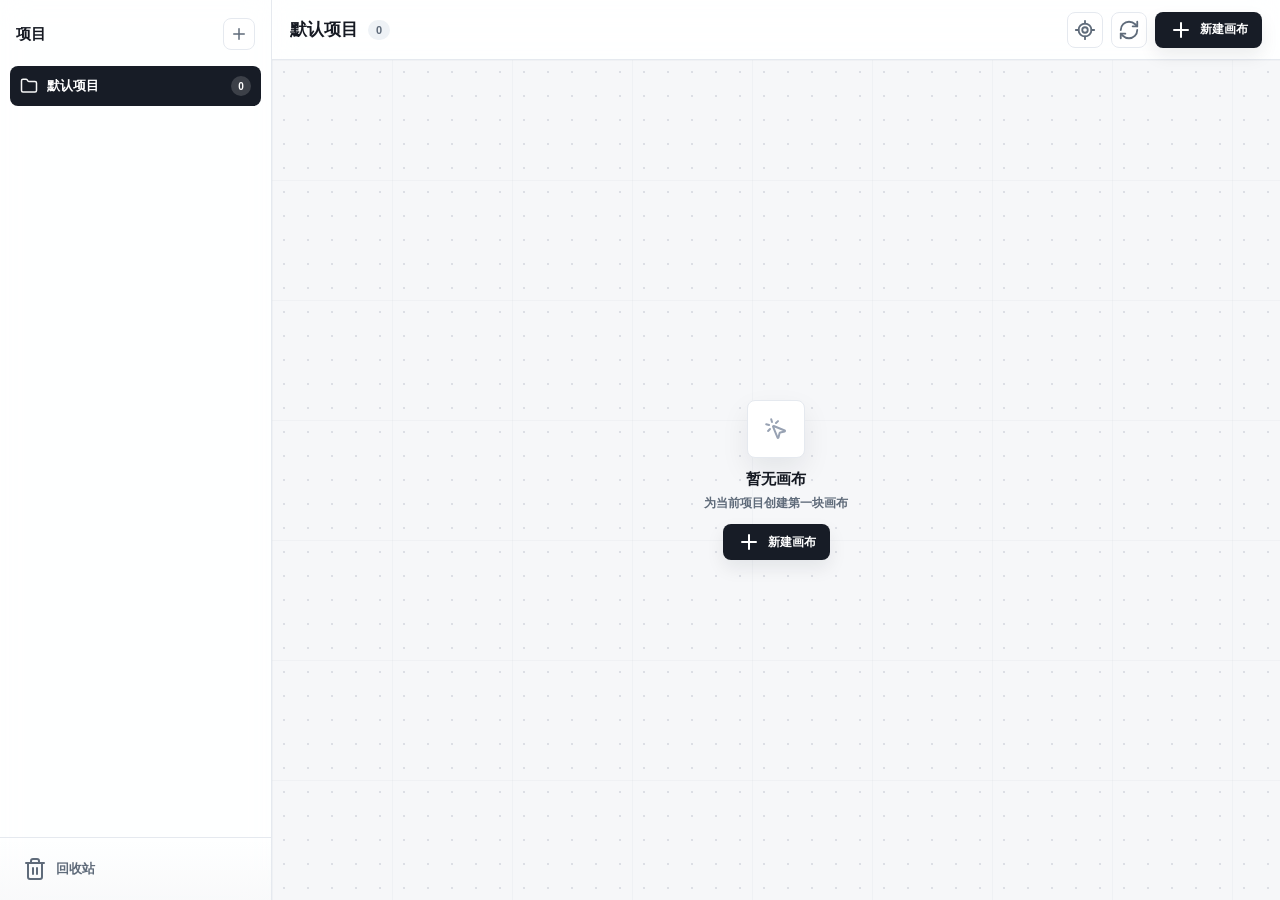
==== commit b53ac17b: "rebuild canvas around projects and asset library" ====
--- a/pages/canvas/index.html
+++ b/pages/canvas/index.html
@@ -3,120 +3,69 @@
   <head>
     <meta charset="utf-8" />
     <meta name="viewport" content="width=device-width, initial-scale=1" />
-    <title>BestNAI 无限画布</title>
-    <link rel="stylesheet" href="./canvas.css" />
+    <title>BestNAI 项目工作台</title>
+    <link rel="stylesheet" href="./manager.css" />
     <script src="./vendor/lucide.js"></script>
   </head>
   <body>
-    <div id="shell" class="shell">
-      <div class="topbar">
-        <section class="panel canvas-nav" aria-label="画布状态">
-          <span class="canvas-mark" aria-hidden="true"><i data-lucide="sparkles"></i></span>
-          <div class="canvas-nav-meta">
-            <strong class="current-canvas-title">BestNAI 无限画布</strong>
-            <span class="current-canvas-time">
-              <i id="providerDot" class="status-dot"></i>
-              <span id="providerStatus">正在连接</span>
-              <span class="status-divider"></span>
-              <span id="saveState">尚未保存</span>
-            </span>
-          </div>
-        </section>
-
-        <nav id="quickToolbar" class="panel toolbar" aria-label="画布工具">
-          <div class="toolbar-items">
-            <button class="tool-btn" id="addImageBtn" type="button" title="上传图片">
-              <i data-lucide="image-plus"></i><span>图片</span>
-            </button>
-            <button class="tool-btn" id="addPromptBtn" type="button" title="添加提示词节点">
-              <i data-lucide="text-cursor-input"></i><span>提示词</span>
-            </button>
-            <button class="tool-btn" id="addNoteBtn" type="button" title="添加备注节点">
-              <i data-lucide="notebook-pen"></i><span>备注</span>
-            </button>
-          </div>
-          <span class="toolbar-divider" aria-hidden="true"></span>
-          <div class="toolbar-fixed">
-            <button class="tool-btn icon-only" id="undoBtn" type="button" title="撤销 (Ctrl+Z)" aria-label="撤销">
-              <i data-lucide="undo-2"></i>
-            </button>
-            <button class="tool-btn icon-only" id="redoBtn" type="button" title="重做 (Ctrl+Shift+Z)" aria-label="重做">
-              <i data-lucide="redo-2"></i>
-            </button>
-            <button class="tool-btn icon-only" id="fitBtn" type="button" title="适配全部节点 (Ctrl+0)" aria-label="适配全部节点">
-              <i data-lucide="scan"></i>
-            </button>
-            <button class="tool-btn icon-only" id="importBtn" type="button" title="导入工作区" aria-label="导入工作区">
-              <i data-lucide="upload"></i>
-            </button>
-            <button class="tool-btn icon-only" id="exportBtn" type="button" title="导出工作区" aria-label="导出工作区">
-              <i data-lucide="download"></i>
-            </button>
-            <button class="tool-btn icon-only danger" id="clearBtn" type="button" title="清空画布" aria-label="清空画布">
-              <i data-lucide="trash-2"></i>
-            </button>
-          </div>
-        </nav>
-      </div>
-
-      <main id="board" class="board" aria-label="无限画布">
-        <div id="dropOverlay" class="drop-overlay">
-          <i data-lucide="image-down"></i>
-          <strong>拖放图片到画布</strong>
-        </div>
-        <div id="selectionBox" class="selection-box"></div>
-        <div id="createMenu" class="create-menu" role="menu" aria-label="创建节点">
-          <button class="menu-btn" type="button" role="menuitem" data-create-type="image">
-            <i data-lucide="image-plus"></i><span>上传节点</span>
-          </button>
-          <button class="menu-btn" type="button" role="menuitem" data-create-type="prompt">
-            <i data-lucide="text-cursor-input"></i><span>提示词</span>
-          </button>
-          <button class="menu-btn" type="button" role="menuitem" data-create-type="note">
-            <i data-lucide="notebook-pen"></i><span>备注</span>
+    <div id="workspace" class="workspace">
+      <aside id="sidebar" class="ws-sidebar">
+        <div class="ws-side-head">
+          <div class="ws-side-title">项目</div>
+          <button id="newProjectBtn" class="ws-side-add" type="button" title="新建项目" aria-label="新建项目">
+            <i data-lucide="plus"></i>
           </button>
         </div>
+        <div id="newProjectRow" class="ws-newproj-row">
+          <input id="newProjectInput" class="ws-newproj-input" type="text" maxlength="60" placeholder="项目名称" />
+          <button id="newProjectConfirm" class="ws-mini-btn primary" type="button" title="确定" aria-label="确定"><i data-lucide="check"></i></button>
+          <button id="newProjectCancel" class="ws-mini-btn" type="button" title="取消" aria-label="取消"><i data-lucide="x"></i></button>
+        </div>
+        <div id="projectList" class="ws-project-list"></div>
+        <div class="ws-side-foot">
+          <button id="trashEntry" class="ws-trash-entry" type="button">
+            <i data-lucide="trash-2"></i><span class="ws-trash-label">回收站</span><span id="trashBadge" class="ws-trash-badge">0</span>
+          </button>
+        </div>
+      </aside>
 
-        <div id="world" class="world">
-          <svg id="links" class="links" aria-label="节点连线"></svg>
-          <div id="linkControls" class="link-controls"></div>
-          <div id="nodes"></div>
+      <main class="ws-main">
+        <div class="ws-topbar">
+          <div class="ws-topbar-left">
+            <div id="boardProjectName" class="ws-board-name">默认项目</div>
+            <span id="boardCanvasCount" class="ws-board-count">0</span>
+          </div>
+          <div class="ws-topbar-right">
+            <button id="pasteCanvasBtn" class="ws-paste-btn" type="button" title="粘贴到此项目" hidden><i data-lucide="clipboard-paste"></i><span>粘贴到此项目</span></button>
+            <button id="boardResetView" class="ws-icon-btn" type="button" title="重置视图" aria-label="重置视图"><i data-lucide="locate-fixed"></i></button>
+            <button id="boardRefresh" class="ws-icon-btn" type="button" title="刷新" aria-label="刷新"><i data-lucide="refresh-cw"></i></button>
+            <button id="newCanvasBtn" class="ws-primary-btn" type="button"><i data-lucide="plus"></i><span>新建画布</span></button>
+          </div>
         </div>
 
-        <div id="emptyState" class="empty-state">
-          <i data-lucide="mouse-pointer-2"></i>
-          <strong>双击或右键创建节点</strong>
-          <span>也可以从顶部工具栏开始</span>
+        <div id="board" class="ws-board">
+          <div id="boardWorld" class="ws-board-world"></div>
+          <div id="boardEmptyHint" class="ws-board-empty">
+            <div class="ws-board-empty-icon"><i data-lucide="mouse-pointer-click"></i></div>
+            <div class="ws-board-empty-text">暂无画布</div>
+            <div class="ws-board-empty-sub">为当前项目创建第一块画布</div>
+            <div class="ws-board-empty-actions">
+              <button id="emptyCreateCanvasBtn" class="ws-primary-btn" type="button"><i data-lucide="plus"></i><span>新建画布</span></button>
+            </div>
+          </div>
         </div>
 
-        <button id="canvasArrangeBtn" class="minimap-arrange-btn" type="button" title="整理选中节点" aria-label="整理选中节点">
-          <i data-lucide="layout-grid"></i><span>整理选中</span>
-        </button>
-        <div id="minimap" class="minimap" tabindex="0" role="application" aria-label="画布导航小地图" title="拖动定位画布">
-          <div id="minimapContent" class="minimap-content">
-            <div id="minimapViewport" class="minimap-viewport"></div>
+        <div id="trashPanel" class="ws-trash-panel">
+          <div class="ws-trash-head">
+            <div class="ws-trash-head-title"><i data-lucide="trash-2"></i><span>回收站</span></div>
+            <button id="trashClose" class="ws-icon-btn" type="button" title="关闭" aria-label="关闭"><i data-lucide="x"></i></button>
           </div>
+          <div class="ws-trash-note"><i data-lucide="info"></i><span>回收站中的画布会保留，直到手动彻底删除。</span></div>
+          <div id="trashList" class="ws-trash-list"></div>
         </div>
-        <div id="zoomBadge" class="zoom-badge" title="滚轮缩放，拖动空白区域平移">100%</div>
+        <div id="boardStatus" class="ws-status"></div>
       </main>
     </div>
-
-    <input id="imageInput" type="file" accept="image/png,image/jpeg,image/webp,image/gif" multiple hidden />
-    <input id="workspaceInput" type="file" accept="application/json,.json" hidden />
-    <div id="toastRegion" class="toast-region" aria-live="polite"></div>
-
-    <div id="clearModal" class="modal-backdrop" hidden>
-      <section class="confirm-dialog" role="dialog" aria-modal="true" aria-labelledby="clearModalTitle">
-        <div class="dialog-icon"><i data-lucide="trash-2"></i></div>
-        <h2 id="clearModalTitle">清空画布</h2>
-        <p>全部节点和连线会从工作区移除，已经存储的图片文件会保留。</p>
-        <div class="dialog-actions">
-          <button class="dialog-btn secondary" type="button" id="cancelClearBtn">取消</button>
-          <button class="dialog-btn danger" type="button" id="confirmClearBtn">清空</button>
-        </div>
-      </section>
-    </div>
-
-    <script type="module" src="./canvas.js"></script>
+    <script src="./manager.js"></script>
   </body>
 </html>
--- a/pages/canvas/manager.css
+++ b/pages/canvas/manager.css
@@ -0,0 +1,354 @@
+/* ===== Theme variables ===== */
+:root {
+    --ease:cubic-bezier(.4,0,.2,1);
+    --page:#f6f7f9;
+    --grid:rgba(100,116,139,.18);
+    --panel:rgba(255,255,255,.9);
+    --panel-solid:#fff;
+    --card:rgba(255,255,255,.98);
+    --card-solid:#fff;
+    --soft:#f7f8fa;
+    --soft-2:#eef2f6;
+    --line:#e5e9ef;
+    --line-2:#cbd5e1;
+    --text:#151922;
+    --muted:#5f6b7a;
+    --faint:#98a2b3;
+    --shadow:rgba(15,23,42,.08);
+    --shadow-strong:rgba(15,23,42,.14);
+    --strong:#171c26;
+    --strong-text:#fff;
+    --accent:#2563eb;
+    --accent-soft:#eff6ff;
+    --accent-line:#bfdbfe;
+    --success:#059669;
+    --danger:#dc2626;
+    --danger-soft:#fff1f2;
+}
+.theme-dark {
+    --page:#10141d;
+    --grid:rgba(148,163,184,.16);
+    --panel:rgba(18,23,33,.9);
+    --panel-solid:#141a24;
+    --card:rgba(21,27,38,.98);
+    --card-solid:#151b26;
+    --soft:#1d2533;
+    --soft-2:#263143;
+    --line:#2d394c;
+    --line-2:#4b5c75;
+    --text:#f4f7fb;
+    --muted:#c4cedb;
+    --faint:#8c98aa;
+    --shadow:rgba(0,0,0,.24);
+    --shadow-strong:rgba(0,0,0,.36);
+    --strong:#e8edf5;
+    --strong-text:#111827;
+    --accent:#60a5fa;
+    --accent-soft:rgba(37,99,235,.16);
+    --accent-line:rgba(96,165,250,.34);
+    --danger-soft:rgba(220,38,38,.16);
+}
+
+* { box-sizing:border-box; }
+body { margin:0; height:100vh; overflow:hidden; background:var(--page); color:var(--text); font-family:'Inter',-apple-system,sans-serif; -webkit-font-smoothing:antialiased; }
+
+/* ===== Workspace shell (two pane) ===== */
+.workspace { position:relative; display:flex; height:100vh; overflow:hidden; }
+html[data-studio-scale="off"].studio-scale-managed .workspace {
+    /* 标准化 zoom 下百分比宽度已按 zoom 换算，不能再除以 scale（会宽出 1/scale 倍、右侧被裁）；
+       vh 单位不受 zoom 影响，高度仍需除以 scale 补偿 */
+    width: 100%;
+    height: calc(100vh / var(--studio-ui-scale, 1));
+    zoom: var(--studio-ui-scale, 1);
+}
+
+/* ===== LEFT sidebar ===== */
+.ws-sidebar { flex:0 0 272px; width:272px; display:flex; flex-direction:column; background:var(--panel); border-right:1px solid var(--line); border-left:0; backdrop-filter:blur(14px); box-shadow:none; }
+.ws-side-head { display:flex; align-items:center; justify-content:space-between; padding:18px 16px 12px; }
+.ws-side-title { font-size:15px; font-weight:850; letter-spacing:0; color:var(--text); }
+.ws-side-add { width:32px; height:32px; border-radius:8px; display:flex; align-items:center; justify-content:center; color:var(--muted); background:var(--panel-solid); border:1px solid var(--line); transition:all .15s var(--ease); cursor:pointer; }
+.ws-side-add:hover { color:var(--text); border-color:var(--line-2); background:var(--soft); box-shadow:0 6px 14px var(--shadow); }
+.ws-side-add:focus-visible,.ws-icon-btn:focus-visible,.ws-primary-btn:focus-visible,.ws-paste-btn:focus-visible,.ws-trash-act:focus-visible,.ws-pop-item:focus-visible { outline:2px solid var(--accent); outline-offset:2px; }
+
+.ws-newproj-row { display:none; align-items:center; gap:4px; margin:0 12px 8px; padding:4px; border:1px solid var(--line); border-radius:8px; background:var(--card-solid); box-shadow:0 8px 18px var(--shadow); }
+.ws-newproj-row.active { display:flex; }
+.ws-newproj-input { flex:1; min-width:0; height:30px; border:0; background:transparent; padding:0 8px; outline:none; color:var(--text); font-size:13px; font-weight:600; }
+.ws-mini-btn { width:30px; height:30px; flex:0 0 auto; border-radius:8px; display:flex; align-items:center; justify-content:center; color:var(--muted); background:var(--soft); border:1px solid var(--line); cursor:pointer; transition:all .14s var(--ease); }
+.ws-mini-btn:hover { color:var(--text); border-color:var(--line-2); }
+.ws-mini-btn.primary { background:var(--strong); color:var(--strong-text); border-color:var(--strong); }
+
+.ws-project-list { flex:1; min-height:0; overflow:auto; padding:4px 10px 10px; display:flex; flex-direction:column; gap:4px; }
+.ws-project-row { position:relative; display:flex; align-items:center; gap:9px; min-height:40px; padding:8px 10px; border-radius:8px; cursor:pointer; border:0; transition:background .14s var(--ease), box-shadow .14s var(--ease); }
+.ws-project-row:hover { background:var(--soft); }
+.ws-project-row.active { background:var(--strong); box-shadow:none; outline:none; }
+.ws-project-row.active::before { display:none; }
+.ws-project-row.active .ws-project-name { color:var(--strong-text); }
+.ws-project-row.active .ws-project-icon { color:var(--strong-text); opacity:.96; }
+.ws-project-icon { flex:0 0 auto; width:18px; height:18px; display:flex; align-items:center; justify-content:center; color:var(--faint); }
+.ws-project-name { flex:1; min-width:0; font-size:13px; font-weight:700; color:var(--text); overflow:hidden; text-overflow:ellipsis; white-space:nowrap; }
+.ws-project-name-input { flex:1; min-width:0; font-size:13px; font-weight:700; color:var(--text); background:var(--card-solid); border:1px solid var(--line-2); border-radius:7px; padding:3px 6px; outline:none; }
+.ws-project-count { flex:0 0 auto; min-width:20px; height:20px; padding:0 6px; border-radius:999px; display:inline-flex; align-items:center; justify-content:center; background:var(--soft-2); color:var(--muted); font-size:10px; font-weight:800; }
+.ws-project-row.active .ws-project-count { background:rgba(255,255,255,.16); color:var(--strong-text); }
+.ws-project-actions { display:none; align-items:center; gap:2px; flex:0 0 auto; }
+.ws-project-row:hover .ws-project-actions { display:flex; }
+.ws-project-row:hover .ws-project-count { display:none; }
+.ws-proj-act { width:22px; height:22px; border-radius:7px; display:flex; align-items:center; justify-content:center; color:var(--faint); background:transparent; border:none; cursor:pointer; transition:all .13s var(--ease); }
+.ws-proj-act:hover { color:var(--text); background:var(--soft-2); }
+.ws-project-row.active .ws-proj-act { color:rgba(255,255,255,.9); background:rgba(255,255,255,.1); }
+.ws-project-row.active .ws-proj-act:hover { color:#fff; background:rgba(255,255,255,.22); }
+.ws-proj-act.del:hover { color:#dc2626; background:#fee2e2; }
+.theme-dark .ws-proj-act.del:hover { color:#fca5a5; background:rgba(220,38,38,.22); }
+.ws-project-row.active .ws-proj-act.del:hover { color:#fecaca; background:rgba(248,113,113,.22); }
+
+/* delete-confirm inline */
+.ws-project-confirm { display:flex; flex-direction:column; gap:7px; padding:10px; margin:2px 0; border-radius:8px; background:var(--strong); box-shadow:0 10px 24px var(--shadow); }
+.ws-project-confirm-title { color:var(--strong-text); font-size:11px; font-weight:800; line-height:1.4; }
+.ws-project-confirm-actions { display:flex; gap:6px; }
+.ws-confirm-btn,.ws-cancel-btn { flex:1; height:26px; border-radius:999px; font-size:11px; font-weight:800; cursor:pointer; border:none; }
+.ws-confirm-btn { background:#dc2626; color:#fff; }
+.ws-confirm-btn:hover { background:#b91c1c; }
+.ws-cancel-btn { background:var(--soft); color:var(--text); border:1px solid var(--line); }
+
+.ws-side-foot { padding:10px 12px; border-top:1px solid var(--line); background:linear-gradient(180deg, transparent, rgba(100,116,139,.04)); }
+.ws-trash-entry { width:100%; display:flex; align-items:center; gap:9px; min-height:40px; padding:8px 10px; border-radius:8px; color:var(--muted); background:transparent; border:1px solid transparent; cursor:pointer; transition:all .14s var(--ease); font-size:13px; font-weight:750; }
+.ws-trash-entry:hover { color:var(--text); background:var(--soft); }
+.ws-trash-entry.active { color:var(--text); background:var(--danger-soft); border-color:rgba(220,38,38,.22); }
+.ws-trash-label { flex:1; text-align:left; }
+.ws-trash-badge { min-width:18px; height:18px; padding:0 6px; border-radius:999px; display:none; align-items:center; justify-content:center; background:#475569; color:#fff; font-size:10px; font-weight:800; }
+.ws-trash-badge.visible { display:inline-flex; }
+
+/* ===== RIGHT main / board ===== */
+.ws-main { position:relative; flex:1; min-width:0; display:flex; flex-direction:column; overflow:hidden; }
+.ws-topbar { position:relative; z-index:6; display:flex; align-items:center; justify-content:space-between; gap:12px; min-height:60px; padding:11px 18px; background:var(--panel); border-bottom:1px solid var(--line); backdrop-filter:blur(14px); }
+.ws-topbar-left { display:flex; align-items:center; gap:10px; min-width:0; }
+.ws-board-name { font-size:17px; font-weight:850; letter-spacing:0; color:var(--text); overflow:hidden; text-overflow:ellipsis; white-space:nowrap; max-width:40vw; }
+.ws-board-count { min-width:20px; height:20px; padding:0 8px; border-radius:999px; display:inline-flex; align-items:center; justify-content:center; background:var(--soft-2); color:var(--muted); font-size:11px; font-weight:800; }
+.ws-topbar-right { display:flex; align-items:center; gap:8px; flex:0 0 auto; }
+.ws-icon-btn { width:36px; height:36px; border-radius:8px; display:flex; align-items:center; justify-content:center; color:var(--muted); background:var(--card-solid); border:1px solid var(--line); cursor:pointer; transition:all .15s var(--ease); }
+.ws-icon-btn:hover { color:var(--text); border-color:var(--line-2); background:var(--soft); box-shadow:0 6px 14px var(--shadow); }
+.ws-primary-btn { height:36px; padding:0 14px; border-radius:8px; display:inline-flex; align-items:center; justify-content:center; gap:7px; background:var(--strong); color:var(--strong-text); border:none; cursor:pointer; font-size:12px; font-weight:850; box-shadow:0 8px 18px var(--shadow); }
+.ws-primary-btn:hover { transform:translateY(-1px); box-shadow:0 12px 24px var(--shadow-strong); }
+/* 粘贴到此项目：剪切后才出现的强调按钮，固定高对比色避免主题变量冲淡文字。 */
+.ws-paste-btn { height:36px; padding:0 13px; border-radius:8px; display:inline-flex; align-items:center; justify-content:center; gap:7px; background:#1d4ed8; color:#fff; border:1px solid rgba(255,255,255,.18); cursor:pointer; font-size:12px; font-weight:850; box-shadow:0 8px 18px rgba(37,99,235,.28); }
+.ws-paste-btn:hover { background:#1e40af; box-shadow:0 10px 22px rgba(37,99,235,.34); }
+.ws-paste-btn span { color:inherit; }
+.ws-paste-btn i,.ws-paste-btn svg { width:16px; height:16px; color:inherit; stroke:currentColor; }
+.theme-dark .ws-paste-btn { background:#2563eb; color:#fff; border-color:rgba(147,197,253,.28); box-shadow:0 10px 24px rgba(37,99,235,.34); }
+.theme-dark .ws-paste-btn:hover { background:#1d4ed8; }
+
+.ws-board { position:relative; flex:1; min-height:0; overflow:hidden; background:var(--page); background-image:linear-gradient(rgba(100,116,139,.045) 1px, transparent 1px), linear-gradient(90deg, rgba(100,116,139,.045) 1px, transparent 1px), radial-gradient(var(--grid) 1px, transparent 1px); background-size:120px 120px, 120px 120px, 24px 24px; cursor:grab; user-select:none; }
+.ws-board.panning { cursor:grabbing; }
+.ws-board-world { position:absolute; left:0; top:0; transform-origin:0 0; will-change:transform; }
+
+.ws-board-empty { position:absolute; left:50%; top:50%; transform:translate(-50%,-50%); display:flex; flex-direction:column; align-items:center; gap:12px; width:min(320px, calc(100% - 48px)); color:var(--faint); }
+.ws-board-empty.hidden { display:none; }
+.ws-board-empty-icon { width:58px; height:58px; border-radius:8px; display:flex; align-items:center; justify-content:center; background:var(--card-solid); border:1px solid var(--line); color:var(--faint); box-shadow:0 12px 28px var(--shadow); }
+.ws-board-empty-text { font-size:15px; font-weight:850; color:var(--text); }
+.ws-board-empty-sub { margin-top:-6px; font-size:12px; font-weight:650; color:var(--muted); text-align:center; }
+.ws-board-empty-actions { display:flex; align-items:center; gap:8px; }
+
+/* ===== Board card ===== */
+.ws-card {
+    position:absolute;
+    width:248px;
+    height:150px;
+    border-radius:8px;
+    background:var(--card-solid);
+    border:1px solid var(--line);
+    box-shadow:0 6px 18px rgba(15,23,42,.06);
+    padding:14px;
+    display:flex;
+    flex-direction:column;
+    gap:12px;
+    cursor:pointer;
+    overflow:hidden;
+    transition:box-shadow .16s var(--ease), border-color .16s var(--ease), transform .16s var(--ease), background .16s var(--ease);
+}
+.ws-card::before { display:none; }
+.ws-card:hover { border-color:var(--line-2); box-shadow:0 16px 36px var(--shadow-strong); transform:translateY(-2px); }
+.ws-card.dragging { box-shadow:0 20px 48px var(--shadow-strong); border-color:var(--line-2); transform:none; z-index:50; cursor:grabbing; transition:none; }
+.ws-card.cc-marked { border-color:var(--line-2); }
+.ws-card.cut { opacity:.56; border-style:dashed; }
+.ws-card-top { display:flex; align-items:center; gap:8px; min-height:28px; flex:0 0 auto; min-width:0; white-space:nowrap; overflow:hidden; }
+.ws-card-icon { width:30px; height:30px; flex:0 0 auto; border-radius:8px; display:flex; align-items:center; justify-content:center; background:var(--soft); color:var(--muted); border:1px solid var(--line); font-size:16px; }
+.ws-card-icon.icon-has-color { background:var(--accent); color:#fff; border-color:transparent; }
+.ws-card-kind { display:inline-flex; align-items:center; justify-content:center; flex:0 1 auto; min-width:0; max-width:calc(100% - 36px); height:22px; padding:0 8px; border-radius:6px; font-size:10px; font-weight:850; letter-spacing:0; white-space:nowrap; overflow:hidden; text-overflow:ellipsis; }
+.ws-card-kind.smart { background:#f5f3ff; color:#6d28d9; border:1px solid #ddd6fe; }
+.ws-card-kind.classic { background:var(--soft-2); color:var(--muted); border:1px solid var(--line); }
+.ws-card-menu { margin-left:auto; width:28px; height:28px; flex:0 0 28px; border-radius:8px; display:flex; align-items:center; justify-content:center; color:var(--faint); background:transparent; border:1px solid transparent; cursor:pointer; opacity:.58; transition:all .14s var(--ease); }
+.ws-card:hover .ws-card-menu,.ws-card:focus-within .ws-card-menu { opacity:1; }
+.ws-card-menu:hover { color:var(--text); background:var(--soft); border-color:var(--line); }
+.ws-card-title { font-size:15px; line-height:1.35; font-weight:800; letter-spacing:0; color:var(--text); overflow:hidden; display:-webkit-box; -webkit-line-clamp:2; -webkit-box-orient:vertical; word-break:break-word; }
+.ws-card-title-input { font-size:15px; line-height:1.35; font-weight:800; color:var(--text); background:var(--card-solid); border:1px solid var(--line-2); border-radius:8px; padding:5px 7px; outline:none; width:100%; }
+.ws-card-meta { margin-top:auto; display:flex; align-items:center; gap:6px; align-self:stretch; min-width:0; padding:9px 10px; border-radius:8px; background:var(--soft); border:1px solid var(--line); }
+.ws-card-meta-dot { width:4px; height:4px; flex:0 0 auto; border-radius:50%; background:var(--faint); opacity:.7; }
+.ws-card-time { min-width:0; font-size:11px; font-weight:650; color:var(--muted); letter-spacing:0; white-space:nowrap; overflow:hidden; text-overflow:ellipsis; }
+.ws-card-nodes { font-size:11px; font-weight:750; color:var(--muted); white-space:nowrap; }
+.ws-card-actions { display:flex; gap:7px; margin-top:auto; }
+.ws-card-delete-confirm { display:none; flex-direction:column; gap:8px; margin-top:auto; padding:8px; border-radius:8px; background:var(--danger-soft); border:1px solid rgba(220,38,38,.2); }
+.ws-card.confirming-delete .ws-card-title,
+.ws-card.confirming-delete .ws-card-meta { display:none; }
+.ws-card.confirming-delete .ws-card-delete-confirm { display:flex; }
+.ws-card-delete-title { font-size:12px; line-height:1.45; font-weight:800; color:var(--text); }
+.ws-card-delete-actions { display:flex; gap:7px; }
+.ws-card-delete-actions button { flex:1; height:30px; border-radius:8px; border:1px solid var(--line); cursor:pointer; font-size:12px; font-weight:800; }
+.ws-card-delete-yes { background:var(--danger); color:#fff; border-color:var(--danger) !important; }
+.ws-card-delete-no { background:var(--card-solid); color:var(--muted); }
+
+/* ===== Card context menu ===== */
+.ws-card-pop { position:fixed; left:0; top:0; z-index:200; width:214px; padding:6px; border-radius:8px; border:1px solid var(--line); background:var(--card-solid); color:var(--text); box-shadow:0 22px 54px var(--shadow-strong); display:flex; flex-direction:column; gap:1px; }
+.ws-pop-item { display:flex; align-items:center; gap:9px; width:100%; padding:8px 10px; border-radius:8px; background:transparent; border:none; cursor:pointer; color:var(--text); font-size:12.5px; font-weight:700; text-align:left; transition:background .12s var(--ease); }
+.ws-pop-item:hover { background:var(--soft); }
+.ws-pop-item.danger { color:var(--danger); }
+.ws-pop-item.danger:hover { background:var(--danger-soft); }
+.ws-pop-sep { height:1px; margin:3px 4px; background:var(--line); }
+.ws-pop-sub-title { padding:6px 10px 2px; font-size:9px; font-weight:800; letter-spacing:0; text-transform:uppercase; color:var(--faint); }
+.ws-pop-proj { display:flex; align-items:center; gap:8px; width:100%; padding:7px 10px; border-radius:9px; background:transparent; border:none; cursor:pointer; color:var(--text); font-size:12px; font-weight:700; text-align:left; transition:background .12s var(--ease); }
+.ws-pop-proj:hover { background:var(--soft); }
+.ws-pop-proj.current { color:var(--faint); cursor:default; }
+.ws-pop-proj.current:hover { background:transparent; }
+.ws-pop-scroll { max-height:200px; overflow:auto; }
+
+/* ===== Inline card create flow (on board) ===== */
+.ws-create-card { position:absolute; width:260px; border-radius:8px; background:var(--card-solid); border:1px solid var(--line-2); box-shadow:0 18px 44px var(--shadow-strong); padding:12px; display:flex; flex-direction:column; gap:10px; z-index:60; }
+.ws-create-title { font-size:12px; font-weight:850; color:var(--text); }
+.ws-create-input { width:100%; height:34px; border-radius:8px; border:1px solid var(--line); background:var(--soft); color:var(--text); font-size:13px; font-weight:600; padding:0 10px; outline:none; }
+.ws-create-input:focus { border-color:var(--line-2); background:var(--card-solid); }
+.ws-create-toggle { display:flex; gap:4px; padding:4px; border-radius:8px; background:var(--soft-2); border:1px solid var(--line-2); }
+.ws-create-toggle-btn { flex:1; height:30px; border-radius:8px; font-size:11px; font-weight:800; color:var(--muted); background:transparent; border:none; cursor:pointer; transition:all .13s var(--ease); }
+.ws-create-toggle-btn.active { background:var(--strong); color:var(--strong-text); box-shadow:0 6px 14px var(--shadow); }
+.ws-create-actions { display:flex; gap:6px; }
+.ws-create-confirm,.ws-create-cancel { flex:1; height:32px; border-radius:8px; font-size:12px; font-weight:800; cursor:pointer; border:none; }
+.ws-create-confirm { background:var(--strong); color:var(--strong-text); }
+.ws-create-cancel { background:var(--soft); color:var(--muted); border:1px solid var(--line); }
+
+/* ===== Trash panel ===== */
+.ws-trash-panel { position:absolute; inset:0; z-index:20; display:none; flex-direction:column; background:var(--page); }
+.ws-trash-panel.active { display:flex; }
+.ws-trash-head { display:flex; align-items:center; justify-content:space-between; min-height:60px; padding:11px 18px; border-bottom:1px solid var(--line); background:var(--panel); backdrop-filter:blur(14px); }
+.ws-trash-head-title { display:flex; align-items:center; gap:8px; font-size:15px; font-weight:850; color:var(--text); }
+.ws-trash-note { display:flex; align-items:center; gap:7px; margin:14px 18px 0; padding:10px 12px; border-radius:8px; background:var(--accent-soft); color:var(--accent); border:1px solid var(--accent-line); font-size:12px; font-weight:700; }
+.ws-trash-list { flex:1; min-height:0; overflow:auto; padding:16px 18px 24px; display:grid; grid-template-columns:repeat(auto-fill, minmax(248px, 1fr)); gap:14px; align-content:start; }
+.ws-trash-empty { grid-column:1/-1; min-height:280px; display:flex; align-items:center; justify-content:center; text-align:center; color:var(--faint); font-size:14px; font-weight:750; }
+.ws-trash-card { position:relative; border-radius:8px; background:var(--card-solid); border:1px solid var(--line); padding:14px; display:flex; flex-direction:column; gap:12px; min-height:150px; box-shadow:0 6px 18px rgba(15,23,42,.06); overflow:hidden; }
+.ws-trash-card::before { display:none; }
+.ws-trash-card .ws-card-actions { display:flex; gap:6px; margin-top:auto; }
+.ws-trash-act { flex:1; height:32px; border-radius:8px; display:flex; align-items:center; justify-content:center; gap:5px; font-size:11.5px; font-weight:800; cursor:pointer; border:1px solid var(--line); background:var(--soft); color:var(--muted); transition:all .14s var(--ease); }
+.ws-trash-act.restore:hover { color:var(--success); background:#ecfdf5; border-color:#a7f3d0; }
+.ws-trash-act.purge:hover { color:var(--danger); background:var(--danger-soft); border-color:#fecaca; }
+.ws-trash-card.confirming .ws-card-actions { display:none; }
+.ws-trash-confirm { display:none; flex-direction:column; gap:8px; margin-top:auto; padding:8px; border-radius:8px; background:var(--danger-soft); border:1px solid rgba(220,38,38,.2); }
+.ws-trash-card.confirming .ws-trash-confirm { display:flex; }
+.ws-trash-confirm-title { font-size:11px; font-weight:800; color:var(--text); }
+.ws-trash-confirm-actions { display:flex; gap:6px; }
+.ws-trash-confirm-actions button { flex:1; height:30px; border-radius:8px; font-size:11px; font-weight:800; cursor:pointer; border:none; }
+.ws-trash-confirm-yes { background:var(--danger); color:#fff; }
+.ws-trash-confirm-no { background:var(--soft); color:var(--muted); border:1px solid var(--line); }
+
+/* ===== Status toast ===== */
+.ws-status { position:absolute; left:50%; bottom:18px; transform:translateX(-50%); z-index:30; padding:8px 16px; border-radius:999px; background:var(--strong); color:var(--strong-text); font-size:12px; font-weight:700; box-shadow:0 10px 30px var(--shadow); opacity:0; pointer-events:none; transition:opacity .2s var(--ease); }
+.ws-status.show { opacity:1; }
+
+/* ===== Dark theme adjustments ===== */
+.theme-dark .ws-trash-note { background:var(--accent-soft); color:#bfdbfe; border-color:var(--accent-line); }
+.theme-dark .ws-project-row.active,
+.theme-dark .ws-primary-btn { background:#d8dee9; color:#0f172a; }
+.theme-dark .ws-project-row.active .ws-project-name,
+.theme-dark .ws-project-row.active .ws-project-icon,
+.theme-dark .ws-project-row.active .ws-project-count { color:#0f172a; }
+.theme-dark .ws-project-row.active .ws-project-count { background:rgba(15,23,42,.12); }
+.theme-dark .ws-project-row.active .ws-proj-act { color:#1f2937; background:rgba(15,23,42,.08); }
+.theme-dark .ws-project-row.active .ws-proj-act:hover { color:#0f172a; background:rgba(15,23,42,.16); }
+.theme-dark .ws-project-row.active .ws-proj-act.del:hover { color:#991b1b; background:rgba(220,38,38,.14); }
+.theme-dark .ws-mini-btn.primary { background:#d8dee9; color:#0f172a; border-color:#d8dee9; }
+.theme-dark .ws-card-kind.smart { background:rgba(139,92,246,.18); color:#c4b5fd; border-color:rgba(139,92,246,.3); }
+.theme-dark .ws-create-confirm { background:#d8dee9; color:#0f172a; }
+.theme-dark .ws-create-toggle-btn.active { background:#d8dee9; color:#0f172a; }
+.theme-dark .ws-trash-act.restore:hover { color:#6ee7b7; background:rgba(5,150,105,.15); border-color:rgba(110,231,183,.35); }
+.theme-dark .ws-trash-act.purge:hover { color:#fecaca; background:rgba(220,38,38,.18); border-color:rgba(248,113,113,.35); }
+.theme-dark .ws-pop-item.danger:hover { background:rgba(220,38,38,.18); }
+.theme-dark .ws-card-delete-no { background:var(--soft); }
+
+/* ===== Responsive ===== */
+@media (max-width:760px) {
+    .workspace { flex-direction:column; }
+    .ws-sidebar { flex:0 0 auto; width:100%; max-height:42vh; border-right:none; border-bottom:1px solid var(--line); }
+    .ws-side-head { padding:12px 12px 8px; }
+    .ws-project-list { padding:4px 8px 8px; }
+    .ws-main { min-height:0; }
+    .ws-topbar { align-items:flex-start; gap:10px; padding:10px 12px; }
+    .ws-topbar-left { min-width:0; flex:1; }
+    .ws-topbar-right { gap:6px; flex-wrap:wrap; justify-content:flex-end; }
+    .ws-board-name { max-width:46vw; font-size:15px; }
+    .ws-board-count { height:18px; min-width:18px; font-size:10px; }
+    .ws-primary-btn span { display:none; }
+    .ws-board-empty .ws-primary-btn span { display:inline; }
+    .ws-primary-btn { padding:0 12px; }
+    .ws-paste-btn span { display:none; }
+    .ws-card { width:230px; height:146px; padding:12px; gap:10px; }
+    .ws-card-top { gap:6px; min-height:26px; }
+    .ws-card-kind { height:20px; max-width:calc(100% - 32px); padding:0 7px; font-size:9.5px; }
+    .ws-card-menu { width:26px; height:26px; flex-basis:26px; opacity:1; }
+    .ws-card-title { font-size:14px; }
+    .ws-card-meta { padding:8px; gap:5px; }
+    .ws-trash-list { grid-template-columns:1fr; padding:12px; }
+    .ws-trash-note { margin:12px 12px 0; }
+}
+html[data-studio-scale="off"].studio-scale-managed .ws-primary-btn span {
+    display:inline;
+}
+html[data-studio-scale="off"].studio-scale-managed .workspace {
+    flex-direction:row;
+}
+html[data-studio-scale="off"].studio-scale-managed .ws-sidebar {
+    flex:0 0 272px;
+    width:272px;
+    max-height:none;
+    border-right:1px solid var(--line);
+    border-bottom:none;
+}
+html[data-studio-scale="off"].studio-scale-managed .ws-main {
+    min-width:0;
+    min-height:0;
+}
+html[data-studio-scale="off"].studio-scale-managed .ws-topbar {
+    align-items:center;
+    gap:12px;
+    padding:11px 18px;
+}
+html[data-studio-scale="off"].studio-scale-managed .ws-topbar-left {
+    flex:1 1 auto;
+    min-width:0;
+}
+html[data-studio-scale="off"].studio-scale-managed .ws-board-name {
+    max-width:none;
+}
+html[data-studio-scale="off"].studio-scale-managed .ws-topbar-right {
+    flex:0 0 auto;
+    flex-wrap:nowrap;
+    justify-content:flex-end;
+}
+html[data-studio-scale="off"].studio-scale-managed .ws-paste-btn span {
+    display:inline;
+}
+@media (max-width:1320px), (max-height:860px) {
+    /* 按钮保持在顶栏行内：.workspace 有 zoom 缩放，fixed/absolute 在 zoom 子树里定位不可靠，会被推出屏幕外 */
+    html[data-studio-scale="off"].studio-scale-managed .ws-topbar-left {
+        flex:1 1 auto;
+        min-width:0;
+    }
+    html[data-studio-scale="off"].studio-scale-managed .ws-topbar-right {
+        position:static;
+        display:flex;
+        align-items:center;
+        gap:8px;
+        flex:0 0 auto;
+        flex-wrap:nowrap;
+    }
+    html[data-studio-scale="off"].studio-scale-managed .ws-topbar-right .ws-icon-btn,
+    html[data-studio-scale="off"].studio-scale-managed .ws-topbar-right .ws-primary-btn {
+        display:inline-flex;
+        visibility:visible;
+        opacity:1;
+    }
+}
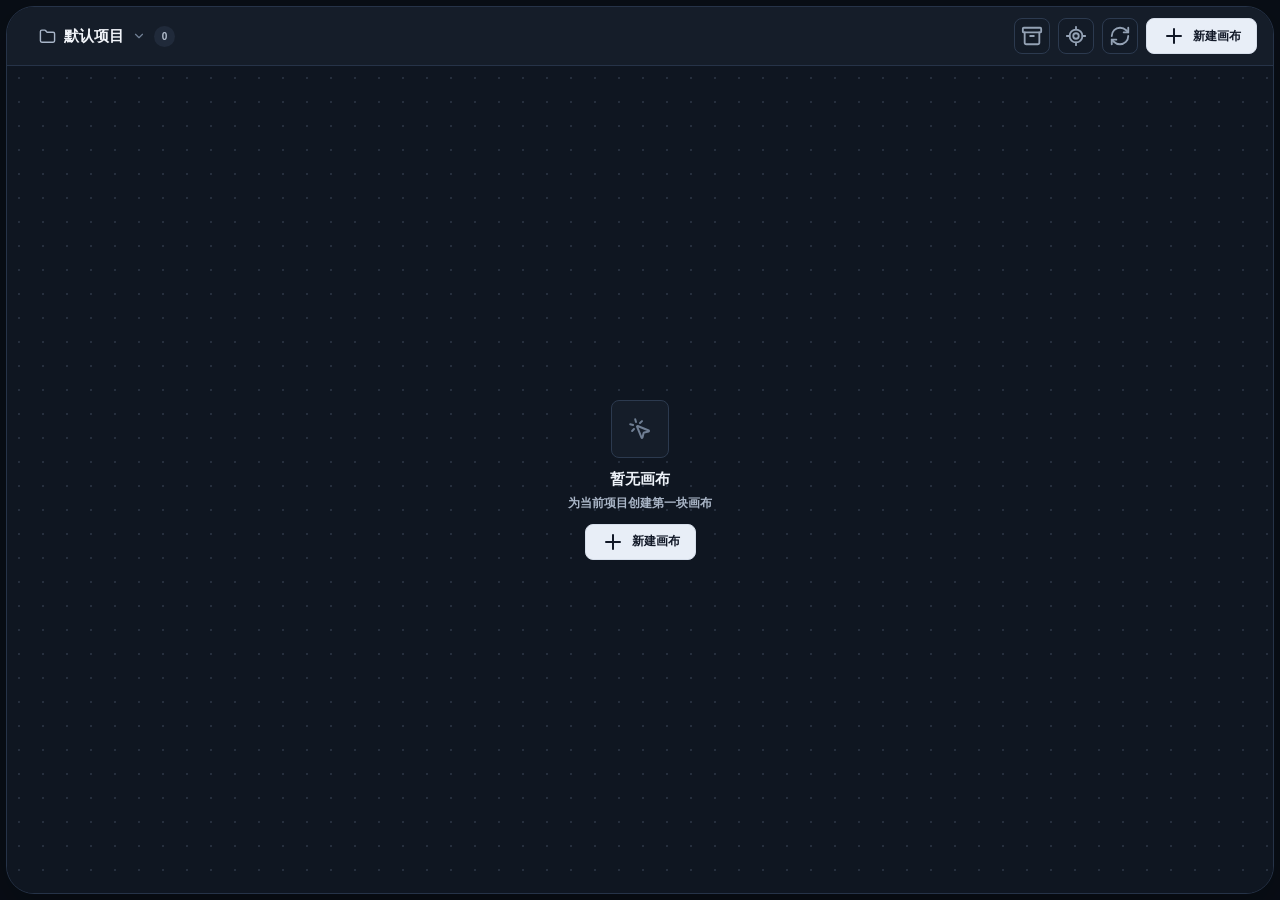
==== commit 86aa84fa: "match project workspace to Infinite Canvas" ====
--- a/pages/canvas/index.html
+++ b/pages/canvas/index.html
@@ -1,5 +1,5 @@
 <!doctype html>
-<html lang="zh-CN">
+<html lang="zh-CN" class="theme-dark">
   <head>
     <meta charset="utf-8" />
     <meta name="viewport" content="width=device-width, initial-scale=1" />
@@ -9,34 +9,38 @@
   </head>
   <body>
     <div id="workspace" class="workspace">
-      <aside id="sidebar" class="ws-sidebar">
-        <div class="ws-side-head">
-          <div class="ws-side-title">项目</div>
-          <button id="newProjectBtn" class="ws-side-add" type="button" title="新建项目" aria-label="新建项目">
-            <i data-lucide="plus"></i>
-          </button>
-        </div>
-        <div id="newProjectRow" class="ws-newproj-row">
-          <input id="newProjectInput" class="ws-newproj-input" type="text" maxlength="60" placeholder="项目名称" />
-          <button id="newProjectConfirm" class="ws-mini-btn primary" type="button" title="确定" aria-label="确定"><i data-lucide="check"></i></button>
-          <button id="newProjectCancel" class="ws-mini-btn" type="button" title="取消" aria-label="取消"><i data-lucide="x"></i></button>
-        </div>
-        <div id="projectList" class="ws-project-list"></div>
-        <div class="ws-side-foot">
-          <button id="trashEntry" class="ws-trash-entry" type="button">
-            <i data-lucide="trash-2"></i><span class="ws-trash-label">回收站</span><span id="trashBadge" class="ws-trash-badge">0</span>
-          </button>
-        </div>
-      </aside>
-
       <main class="ws-main">
         <div class="ws-topbar">
           <div class="ws-topbar-left">
-            <div id="boardProjectName" class="ws-board-name">默认项目</div>
-            <span id="boardCanvasCount" class="ws-board-count">0</span>
+            <button id="projectMenuBtn" class="ws-project-trigger" type="button" aria-haspopup="true" aria-expanded="false">
+              <i data-lucide="folder"></i>
+              <span id="boardProjectName" class="ws-board-name">默认项目</span>
+              <i class="ws-project-chevron" data-lucide="chevron-down"></i>
+              <span id="boardCanvasCount" class="ws-board-count">0</span>
+            </button>
+            <aside id="sidebar" class="ws-sidebar" aria-label="项目菜单">
+              <div class="ws-side-head">
+                <div class="ws-side-title">项目</div>
+                <button id="newProjectBtn" class="ws-side-add" type="button" title="新建项目" aria-label="新建项目">
+                  <i data-lucide="plus"></i>
+                </button>
+              </div>
+              <div id="newProjectRow" class="ws-newproj-row">
+                <input id="newProjectInput" class="ws-newproj-input" type="text" maxlength="60" placeholder="项目名称" />
+                <button id="newProjectConfirm" class="ws-mini-btn primary" type="button" title="确定" aria-label="确定"><i data-lucide="check"></i></button>
+                <button id="newProjectCancel" class="ws-mini-btn" type="button" title="取消" aria-label="取消"><i data-lucide="x"></i></button>
+              </div>
+              <div id="projectList" class="ws-project-list"></div>
+              <div class="ws-side-foot">
+                <button id="trashEntry" class="ws-trash-entry" type="button">
+                  <i data-lucide="trash-2"></i><span class="ws-trash-label">回收站</span>
+                </button>
+              </div>
+            </aside>
           </div>
           <div class="ws-topbar-right">
             <button id="pasteCanvasBtn" class="ws-paste-btn" type="button" title="粘贴到此项目" hidden><i data-lucide="clipboard-paste"></i><span>粘贴到此项目</span></button>
+            <button id="trashQuickBtn" class="ws-icon-btn" type="button" title="回收站" aria-label="回收站"><i data-lucide="archive"></i><span id="trashBadge" class="ws-trash-badge">0</span></button>
             <button id="boardResetView" class="ws-icon-btn" type="button" title="重置视图" aria-label="重置视图"><i data-lucide="locate-fixed"></i></button>
             <button id="boardRefresh" class="ws-icon-btn" type="button" title="刷新" aria-label="刷新"><i data-lucide="refresh-cw"></i></button>
             <button id="newCanvasBtn" class="ws-primary-btn" type="button"><i data-lucide="plus"></i><span>新建画布</span></button>
--- a/pages/canvas/manager.css
+++ b/pages/canvas/manager.css
@@ -352,3 +352,530 @@
         opacity:1;
     }
 }
+
+/* Screenshot-faithful project workspace: one framed board with a project popover. */
+:root,
+.theme-dark {
+    --page:#0d131d;
+    --grid:rgba(114,132,158,.18);
+    --panel:#151d29;
+    --panel-solid:#151d29;
+    --card:#182130;
+    --card-solid:#182130;
+    --soft:#111925;
+    --soft-2:#202a3a;
+    --line:#273448;
+    --line-2:#3b4b63;
+    --text:#edf2f8;
+    --muted:#a9b5c6;
+    --faint:#6f7e93;
+    --shadow:rgba(0,0,0,.32);
+    --shadow-strong:rgba(0,0,0,.48);
+    --strong:#e8eef7;
+    --strong-text:#111827;
+    --accent:#8b5cf6;
+    --accent-soft:rgba(139,92,246,.16);
+    --accent-line:rgba(167,139,250,.34);
+    --success:#34d399;
+    --danger:#ef4444;
+    --danger-soft:rgba(239,68,68,.14);
+}
+
+html,
+body {
+    width:100%;
+    height:100%;
+    background:#090e16;
+    color:var(--text);
+}
+
+body {
+    padding:6px;
+}
+
+.workspace,
+html[data-studio-scale="off"].studio-scale-managed .workspace {
+    position:relative;
+    display:block;
+    width:100%;
+    height:calc(100vh - 12px);
+    overflow:hidden;
+    border:1px solid #263348;
+    border-radius:28px;
+    background:var(--page);
+    box-shadow:0 22px 70px rgba(0,0,0,.28);
+    zoom:1;
+}
+
+.ws-main,
+html[data-studio-scale="off"].studio-scale-managed .ws-main {
+    position:relative;
+    width:100%;
+    height:100%;
+    display:flex;
+    flex-direction:column;
+    overflow:hidden;
+}
+
+.ws-topbar,
+html[data-studio-scale="off"].studio-scale-managed .ws-topbar {
+    position:relative;
+    z-index:40;
+    min-height:58px;
+    padding:10px 16px 10px 22px;
+    display:flex;
+    align-items:center;
+    justify-content:space-between;
+    gap:14px;
+    overflow:visible;
+    background:#151d29;
+    border-bottom:1px solid #263348;
+    backdrop-filter:none;
+}
+
+.ws-topbar-left,
+html[data-studio-scale="off"].studio-scale-managed .ws-topbar-left {
+    position:relative;
+    flex:1 1 auto;
+    min-width:0;
+    display:flex;
+    align-items:center;
+}
+
+.ws-project-trigger {
+    height:38px;
+    max-width:min(420px, 52vw);
+    padding:0 9px;
+    display:inline-flex;
+    align-items:center;
+    gap:8px;
+    border:1px solid transparent;
+    border-radius:8px;
+    background:transparent;
+    color:var(--text);
+    cursor:pointer;
+    transition:background .14s var(--ease), border-color .14s var(--ease);
+}
+
+.ws-project-trigger:hover,
+.ws-project-trigger.active {
+    background:#1a2433;
+    border-color:#2d3b50;
+}
+
+.ws-project-trigger:focus-visible {
+    outline:2px solid #50627c;
+    outline-offset:2px;
+}
+
+.ws-project-trigger > svg:first-child {
+    width:17px;
+    height:17px;
+    flex:0 0 auto;
+    color:#a8b5c8;
+}
+
+.ws-project-chevron {
+    width:14px;
+    height:14px;
+    flex:0 0 auto;
+    color:#718096;
+    transition:transform .14s var(--ease);
+}
+
+.ws-project-trigger.active .ws-project-chevron {
+    transform:rotate(180deg);
+}
+
+.ws-board-name,
+html[data-studio-scale="off"].studio-scale-managed .ws-board-name {
+    min-width:0;
+    max-width:300px;
+    overflow:hidden;
+    color:#f2f5fa;
+    font-size:15px;
+    font-weight:800;
+    letter-spacing:0;
+    text-overflow:ellipsis;
+    white-space:nowrap;
+}
+
+.ws-board-count {
+    min-width:21px;
+    height:21px;
+    padding:0 7px;
+    border-radius:999px;
+    background:#202a3a;
+    color:#b6c1d0;
+    font-size:10px;
+    font-weight:800;
+}
+
+.ws-sidebar,
+html[data-studio-scale="off"].studio-scale-managed .ws-sidebar {
+    position:absolute;
+    top:calc(100% + 9px);
+    left:0;
+    z-index:120;
+    width:310px;
+    max-height:min(520px, calc(100vh - 92px));
+    display:flex;
+    flex-direction:column;
+    overflow:hidden;
+    border:1px solid #314057;
+    border-radius:8px;
+    background:#151d29;
+    box-shadow:0 24px 64px rgba(0,0,0,.48);
+    opacity:0;
+    visibility:hidden;
+    pointer-events:none;
+    transform:translateY(-6px);
+    transition:opacity .14s var(--ease), transform .14s var(--ease), visibility .14s;
+}
+
+.ws-sidebar.open {
+    opacity:1;
+    visibility:visible;
+    pointer-events:auto;
+    transform:translateY(0);
+}
+
+.ws-side-head {
+    padding:14px 14px 9px;
+}
+
+.ws-side-title {
+    font-size:12px;
+    color:#9aa7ba;
+}
+
+.ws-side-add,
+.ws-mini-btn {
+    border-color:#304057;
+    background:#1a2433;
+    color:#aeb9c9;
+}
+
+.ws-newproj-row {
+    margin:0 10px 8px;
+    border-color:#314057;
+    background:#101722;
+}
+
+.ws-newproj-input,
+.ws-project-name-input {
+    color:#edf2f8;
+}
+
+.ws-project-list {
+    min-height:48px;
+    max-height:360px;
+    padding:4px 10px 10px;
+    overflow:auto;
+}
+
+.ws-project-row {
+    min-height:42px;
+    color:#dce3ed;
+}
+
+.ws-project-row:hover {
+    background:#1c2737;
+}
+
+.theme-dark .ws-project-row.active {
+    background:#253247;
+    color:#f4f7fb;
+}
+
+.theme-dark .ws-project-row.active .ws-project-name,
+.theme-dark .ws-project-row.active .ws-project-icon,
+.theme-dark .ws-project-row.active .ws-project-count {
+    color:#f4f7fb;
+}
+
+.theme-dark .ws-project-row.active .ws-project-count {
+    background:#111925;
+}
+
+.ws-side-foot {
+    padding:9px 10px 10px;
+    border-top-color:#29374b;
+    background:#131b27;
+}
+
+.ws-trash-entry {
+    min-height:38px;
+    color:#9eabbd;
+}
+
+.ws-topbar-right,
+html[data-studio-scale="off"].studio-scale-managed .ws-topbar-right {
+    position:static;
+    flex:0 0 auto;
+    display:flex;
+    align-items:center;
+    justify-content:flex-end;
+    gap:8px;
+    flex-wrap:nowrap;
+}
+
+.ws-icon-btn {
+    position:relative;
+    width:36px;
+    height:36px;
+    border-color:#2c3a4f;
+    background:#131b27;
+    color:#94a2b5;
+    box-shadow:none;
+}
+
+.ws-icon-btn:hover {
+    border-color:#40516c;
+    background:#1b2636;
+    color:#e8edf5;
+    box-shadow:none;
+}
+
+.ws-icon-btn.active {
+    border-color:#4b5e7b;
+    background:#223047;
+    color:#f0f4f9;
+}
+
+.ws-primary-btn,
+.theme-dark .ws-primary-btn {
+    height:36px;
+    padding:0 15px;
+    border:1px solid #d6deea;
+    border-radius:8px;
+    background:#e8eef7;
+    color:#111827;
+    box-shadow:none;
+}
+
+.ws-primary-btn:hover {
+    transform:none;
+    background:#fff;
+    box-shadow:none;
+}
+
+.ws-trash-badge {
+    position:absolute;
+    right:-5px;
+    top:-5px;
+    min-width:17px;
+    height:17px;
+    padding:0 5px;
+    border:2px solid #151d29;
+    background:#7c3aed;
+    color:#fff;
+    font-size:9px;
+}
+
+.ws-board {
+    position:relative;
+    flex:1;
+    min-height:0;
+    overflow:hidden;
+    background-color:#0f1621;
+    background-image:radial-gradient(circle, rgba(116,134,160,.22) 1px, transparent 1.2px);
+    background-size:24px 24px;
+    cursor:grab;
+}
+
+.ws-card {
+    width:236px;
+    height:142px;
+    padding:13px;
+    gap:10px;
+    border:1px solid #29374b;
+    border-radius:8px;
+    background:#182130;
+    box-shadow:0 8px 20px rgba(0,0,0,.14);
+}
+
+.ws-card:hover {
+    border-color:#40516a;
+    box-shadow:0 18px 38px rgba(0,0,0,.3);
+    transform:translateY(-2px);
+}
+
+.ws-card-top {
+    min-height:24px;
+}
+
+.ws-card-kind {
+    height:21px;
+    padding:0 8px;
+    border-radius:6px;
+    font-size:9px;
+}
+
+.ws-card-kind.classic {
+    border-color:#344258;
+    background:#202a3a;
+    color:#aeb9c9;
+}
+
+.theme-dark .ws-card-kind.smart {
+    border-color:rgba(139,92,246,.32);
+    background:rgba(124,58,237,.24);
+    color:#c8b5ff;
+}
+
+.ws-card-menu {
+    width:26px;
+    height:26px;
+    flex-basis:26px;
+    color:#75839a;
+}
+
+.ws-card-menu:hover {
+    border-color:#334258;
+    background:#111925;
+    color:#c8d1df;
+}
+
+.ws-card-title {
+    color:#f0f4f9;
+    font-size:15px;
+    font-weight:800;
+}
+
+.ws-card-meta {
+    padding:8px 10px;
+    border-color:#29384e;
+    border-radius:8px;
+    background:#101722;
+}
+
+.ws-card-nodes,
+.ws-card-time {
+    color:#aab6c7;
+    font-size:10px;
+}
+
+.ws-create-card,
+.ws-card-pop {
+    border-color:#34445c;
+    background:#182130;
+    color:#edf2f8;
+}
+
+.ws-create-input {
+    border-color:#304057;
+    background:#101722;
+    color:#edf2f8;
+}
+
+.ws-board-empty-icon {
+    border-color:#2c3a4f;
+    background:#151d29;
+    box-shadow:none;
+}
+
+.ws-trash-panel {
+    inset:58px 0 0;
+    background:#0f1621;
+}
+
+.ws-trash-head {
+    min-height:56px;
+    border-bottom-color:#29374b;
+    background:#151d29;
+}
+
+.ws-trash-card {
+    border-color:#29374b;
+    background:#182130;
+}
+
+.ws-status {
+    bottom:20px;
+    border:1px solid #33445d;
+    background:#182130;
+    color:#edf2f8;
+}
+
+@media (max-width:760px) {
+    body {
+        padding:0;
+    }
+
+    .workspace,
+    html[data-studio-scale="off"].studio-scale-managed .workspace {
+        height:100vh;
+        border-width:0;
+        border-radius:0;
+    }
+
+    .ws-topbar,
+    html[data-studio-scale="off"].studio-scale-managed .ws-topbar {
+        min-height:58px;
+        padding:10px;
+        align-items:center;
+    }
+
+    .ws-project-trigger {
+        max-width:48vw;
+        padding:0 6px;
+    }
+
+    .ws-board-name,
+    html[data-studio-scale="off"].studio-scale-managed .ws-board-name {
+        max-width:23vw;
+        font-size:13px;
+    }
+
+    .ws-sidebar,
+    html[data-studio-scale="off"].studio-scale-managed .ws-sidebar {
+        left:0;
+        width:min(310px, calc(100vw - 20px));
+        max-height:calc(100vh - 78px);
+    }
+
+    .ws-topbar-right,
+    html[data-studio-scale="off"].studio-scale-managed .ws-topbar-right {
+        gap:5px;
+    }
+
+    .ws-icon-btn {
+        width:34px;
+        height:34px;
+    }
+
+    .ws-primary-btn {
+        width:34px;
+        height:34px;
+        padding:0;
+    }
+
+    .ws-primary-btn span {
+        display:none;
+    }
+
+    html[data-studio-scale="off"].studio-scale-managed .ws-topbar-right .ws-primary-btn span {
+        display:none;
+    }
+
+    #newCanvasBtn svg {
+        width:18px;
+        height:18px;
+        flex:0 0 18px;
+    }
+
+    .ws-board-empty .ws-primary-btn {
+        width:auto;
+        padding:0 13px;
+    }
+
+    .ws-board-empty .ws-primary-btn span {
+        display:inline;
+    }
+
+    .ws-card {
+        width:224px;
+        height:140px;
+    }
+}
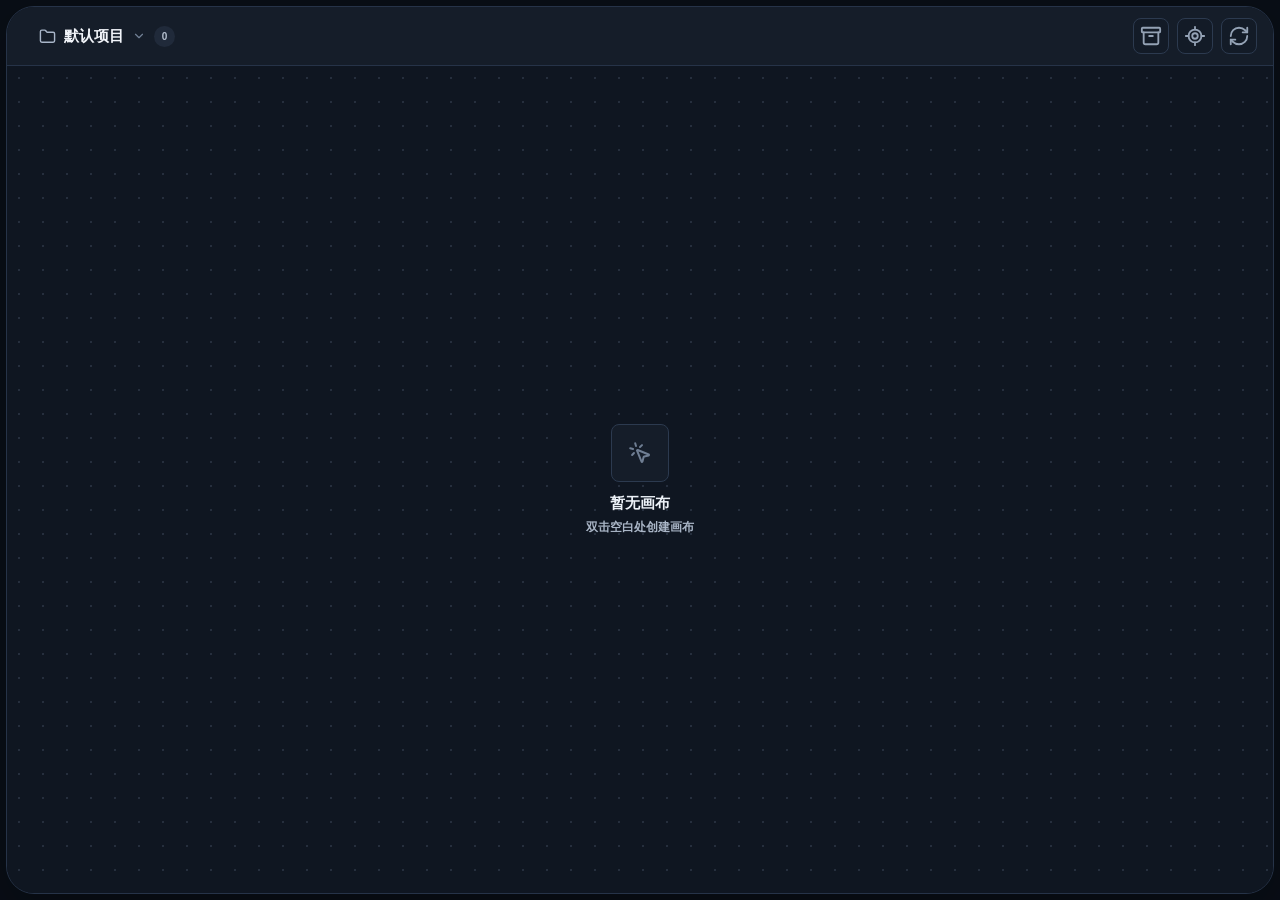
==== commit c9f4a797: "fix canvas creation entry" ====
--- a/pages/canvas/index.html
+++ b/pages/canvas/index.html
@@ -43,7 +43,6 @@
             <button id="trashQuickBtn" class="ws-icon-btn" type="button" title="回收站" aria-label="回收站"><i data-lucide="archive"></i><span id="trashBadge" class="ws-trash-badge">0</span></button>
             <button id="boardResetView" class="ws-icon-btn" type="button" title="重置视图" aria-label="重置视图"><i data-lucide="locate-fixed"></i></button>
             <button id="boardRefresh" class="ws-icon-btn" type="button" title="刷新" aria-label="刷新"><i data-lucide="refresh-cw"></i></button>
-            <button id="newCanvasBtn" class="ws-primary-btn" type="button"><i data-lucide="plus"></i><span>新建画布</span></button>
           </div>
         </div>
 
@@ -52,10 +51,7 @@
           <div id="boardEmptyHint" class="ws-board-empty">
             <div class="ws-board-empty-icon"><i data-lucide="mouse-pointer-click"></i></div>
             <div class="ws-board-empty-text">暂无画布</div>
-            <div class="ws-board-empty-sub">为当前项目创建第一块画布</div>
-            <div class="ws-board-empty-actions">
-              <button id="emptyCreateCanvasBtn" class="ws-primary-btn" type="button"><i data-lucide="plus"></i><span>新建画布</span></button>
-            </div>
+            <div class="ws-board-empty-sub">双击空白处创建画布</div>
           </div>
         </div>
 
--- a/pages/canvas/manager.css
+++ b/pages/canvas/manager.css
@@ -140,12 +140,11 @@
 .ws-board.panning { cursor:grabbing; }
 .ws-board-world { position:absolute; left:0; top:0; transform-origin:0 0; will-change:transform; }
 
-.ws-board-empty { position:absolute; left:50%; top:50%; transform:translate(-50%,-50%); display:flex; flex-direction:column; align-items:center; gap:12px; width:min(320px, calc(100% - 48px)); color:var(--faint); }
+.ws-board-empty { position:absolute; left:50%; top:50%; transform:translate(-50%,-50%); display:flex; flex-direction:column; align-items:center; gap:12px; width:min(320px, calc(100% - 48px)); color:var(--faint); pointer-events:none; }
 .ws-board-empty.hidden { display:none; }
 .ws-board-empty-icon { width:58px; height:58px; border-radius:8px; display:flex; align-items:center; justify-content:center; background:var(--card-solid); border:1px solid var(--line); color:var(--faint); box-shadow:0 12px 28px var(--shadow); }
 .ws-board-empty-text { font-size:15px; font-weight:850; color:var(--text); }
 .ws-board-empty-sub { margin-top:-6px; font-size:12px; font-weight:650; color:var(--muted); text-align:center; }
-.ws-board-empty-actions { display:flex; align-items:center; gap:8px; }
 
 /* ===== Board card ===== */
 .ws-card {
@@ -282,7 +281,6 @@
     .ws-board-name { max-width:46vw; font-size:15px; }
     .ws-board-count { height:18px; min-width:18px; font-size:10px; }
     .ws-primary-btn span { display:none; }
-    .ws-board-empty .ws-primary-btn span { display:inline; }
     .ws-primary-btn { padding:0 12px; }
     .ws-paste-btn span { display:none; }
     .ws-card { width:230px; height:146px; padding:12px; gap:10px; }
@@ -859,20 +857,6 @@
         display:none;
     }
 
-    #newCanvasBtn svg {
-        width:18px;
-        height:18px;
-        flex:0 0 18px;
-    }
-
-    .ws-board-empty .ws-primary-btn {
-        width:auto;
-        padding:0 13px;
-    }
-
-    .ws-board-empty .ws-primary-btn span {
-        display:inline;
-    }
 
     .ws-card {
         width:224px;
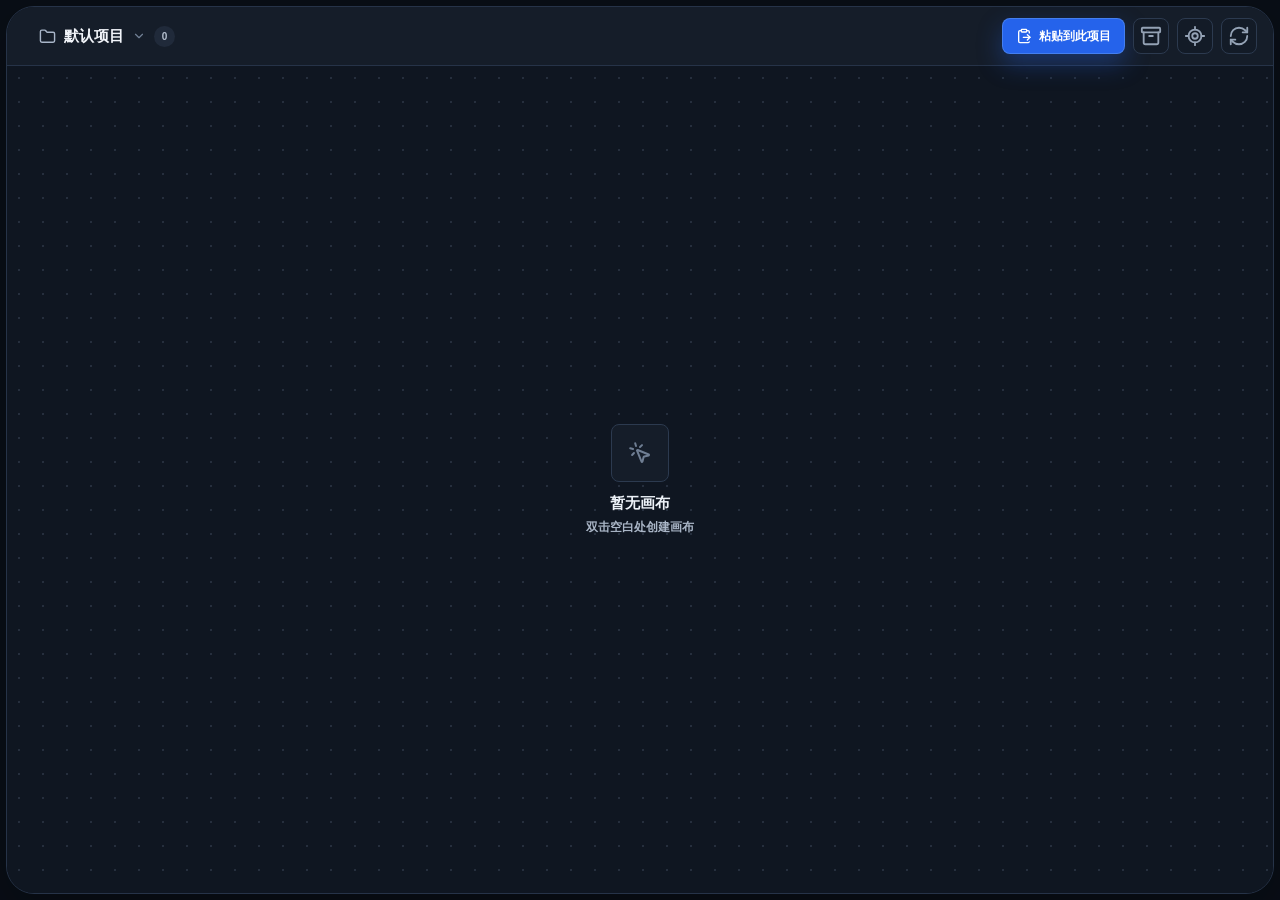
==== commit 5b6a20f2: "fix AstrBot canvas page bridge loading" ====
--- a/pages/canvas/index.html
+++ b/pages/canvas/index.html
@@ -66,6 +66,7 @@
         <div id="boardStatus" class="ws-status"></div>
       </main>
     </div>
+    <script src="/api/plugin/page/bridge-sdk.js"></script>
     <script src="./manager.js"></script>
   </body>
 </html>
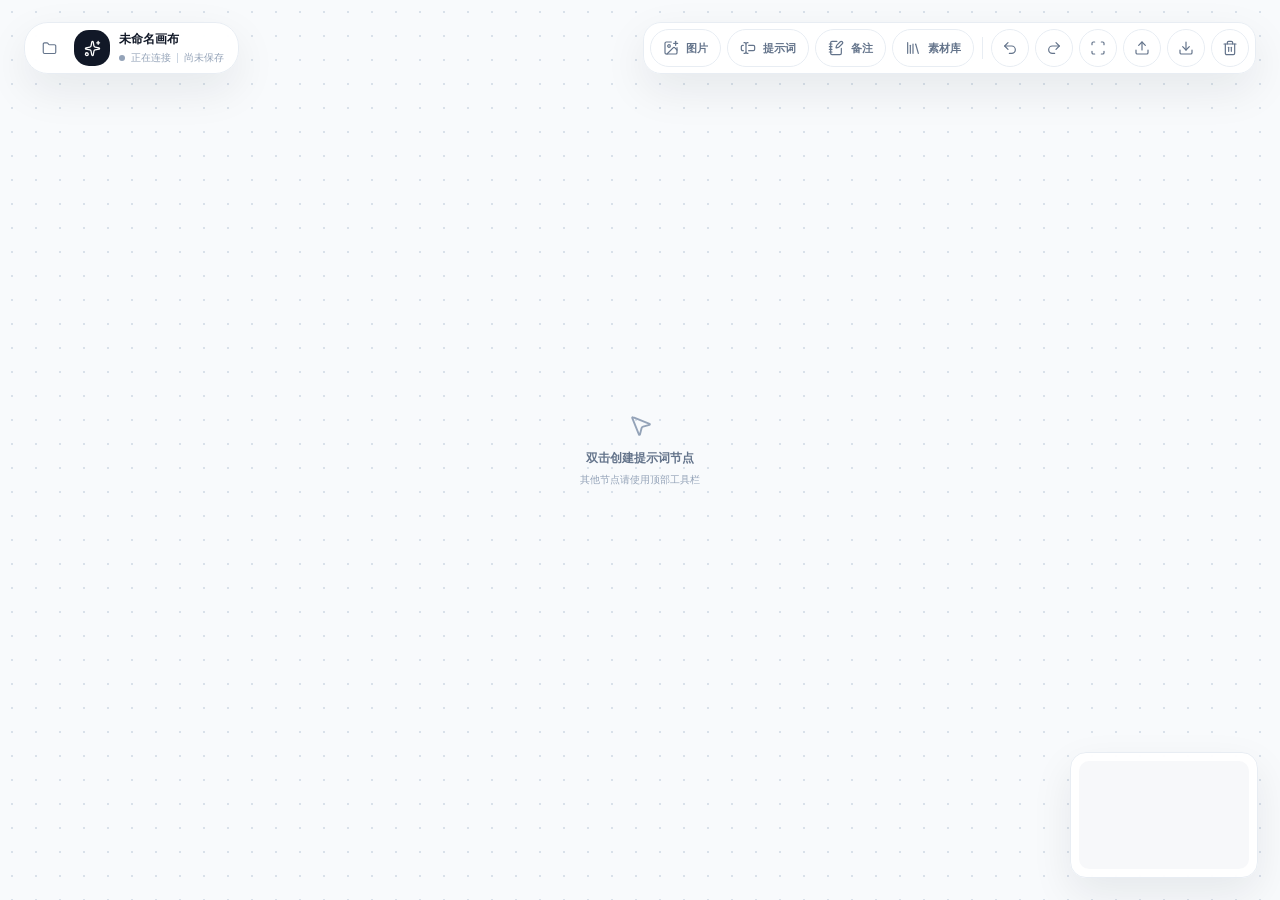
==== commit 4655e415: "fix canvas projects library and image workflow" ====
--- a/pages/canvas/index.html
+++ b/pages/canvas/index.html
@@ -1,72 +1,11 @@
 <!doctype html>
-<html lang="zh-CN" class="theme-dark">
+<html lang="zh-CN">
   <head>
     <meta charset="utf-8" />
     <meta name="viewport" content="width=device-width, initial-scale=1" />
-    <title>BestNAI 项目工作台</title>
-    <link rel="stylesheet" href="./manager.css" />
-    <script src="./vendor/lucide.js"></script>
+    <title>BestNAI 无限画布</title>
   </head>
   <body>
-    <div id="workspace" class="workspace">
-      <main class="ws-main">
-        <div class="ws-topbar">
-          <div class="ws-topbar-left">
-            <button id="projectMenuBtn" class="ws-project-trigger" type="button" aria-haspopup="true" aria-expanded="false">
-              <i data-lucide="folder"></i>
-              <span id="boardProjectName" class="ws-board-name">默认项目</span>
-              <i class="ws-project-chevron" data-lucide="chevron-down"></i>
-              <span id="boardCanvasCount" class="ws-board-count">0</span>
-            </button>
-            <aside id="sidebar" class="ws-sidebar" aria-label="项目菜单">
-              <div class="ws-side-head">
-                <div class="ws-side-title">项目</div>
-                <button id="newProjectBtn" class="ws-side-add" type="button" title="新建项目" aria-label="新建项目">
-                  <i data-lucide="plus"></i>
-                </button>
-              </div>
-              <div id="newProjectRow" class="ws-newproj-row">
-                <input id="newProjectInput" class="ws-newproj-input" type="text" maxlength="60" placeholder="项目名称" />
-                <button id="newProjectConfirm" class="ws-mini-btn primary" type="button" title="确定" aria-label="确定"><i data-lucide="check"></i></button>
-                <button id="newProjectCancel" class="ws-mini-btn" type="button" title="取消" aria-label="取消"><i data-lucide="x"></i></button>
-              </div>
-              <div id="projectList" class="ws-project-list"></div>
-              <div class="ws-side-foot">
-                <button id="trashEntry" class="ws-trash-entry" type="button">
-                  <i data-lucide="trash-2"></i><span class="ws-trash-label">回收站</span>
-                </button>
-              </div>
-            </aside>
-          </div>
-          <div class="ws-topbar-right">
-            <button id="pasteCanvasBtn" class="ws-paste-btn" type="button" title="粘贴到此项目" hidden><i data-lucide="clipboard-paste"></i><span>粘贴到此项目</span></button>
-            <button id="trashQuickBtn" class="ws-icon-btn" type="button" title="回收站" aria-label="回收站"><i data-lucide="archive"></i><span id="trashBadge" class="ws-trash-badge">0</span></button>
-            <button id="boardResetView" class="ws-icon-btn" type="button" title="重置视图" aria-label="重置视图"><i data-lucide="locate-fixed"></i></button>
-            <button id="boardRefresh" class="ws-icon-btn" type="button" title="刷新" aria-label="刷新"><i data-lucide="refresh-cw"></i></button>
-          </div>
-        </div>
-
-        <div id="board" class="ws-board">
-          <div id="boardWorld" class="ws-board-world"></div>
-          <div id="boardEmptyHint" class="ws-board-empty">
-            <div class="ws-board-empty-icon"><i data-lucide="mouse-pointer-click"></i></div>
-            <div class="ws-board-empty-text">暂无画布</div>
-            <div class="ws-board-empty-sub">双击空白处创建画布</div>
-          </div>
-        </div>
-
-        <div id="trashPanel" class="ws-trash-panel">
-          <div class="ws-trash-head">
-            <div class="ws-trash-head-title"><i data-lucide="trash-2"></i><span>回收站</span></div>
-            <button id="trashClose" class="ws-icon-btn" type="button" title="关闭" aria-label="关闭"><i data-lucide="x"></i></button>
-          </div>
-          <div class="ws-trash-note"><i data-lucide="info"></i><span>回收站中的画布会保留，直到手动彻底删除。</span></div>
-          <div id="trashList" class="ws-trash-list"></div>
-        </div>
-        <div id="boardStatus" class="ws-status"></div>
-      </main>
-    </div>
-    <script src="/api/plugin/page/bridge-sdk.js"></script>
-    <script src="./manager.js"></script>
+    <script src="./entry.js"></script>
   </body>
 </html>
